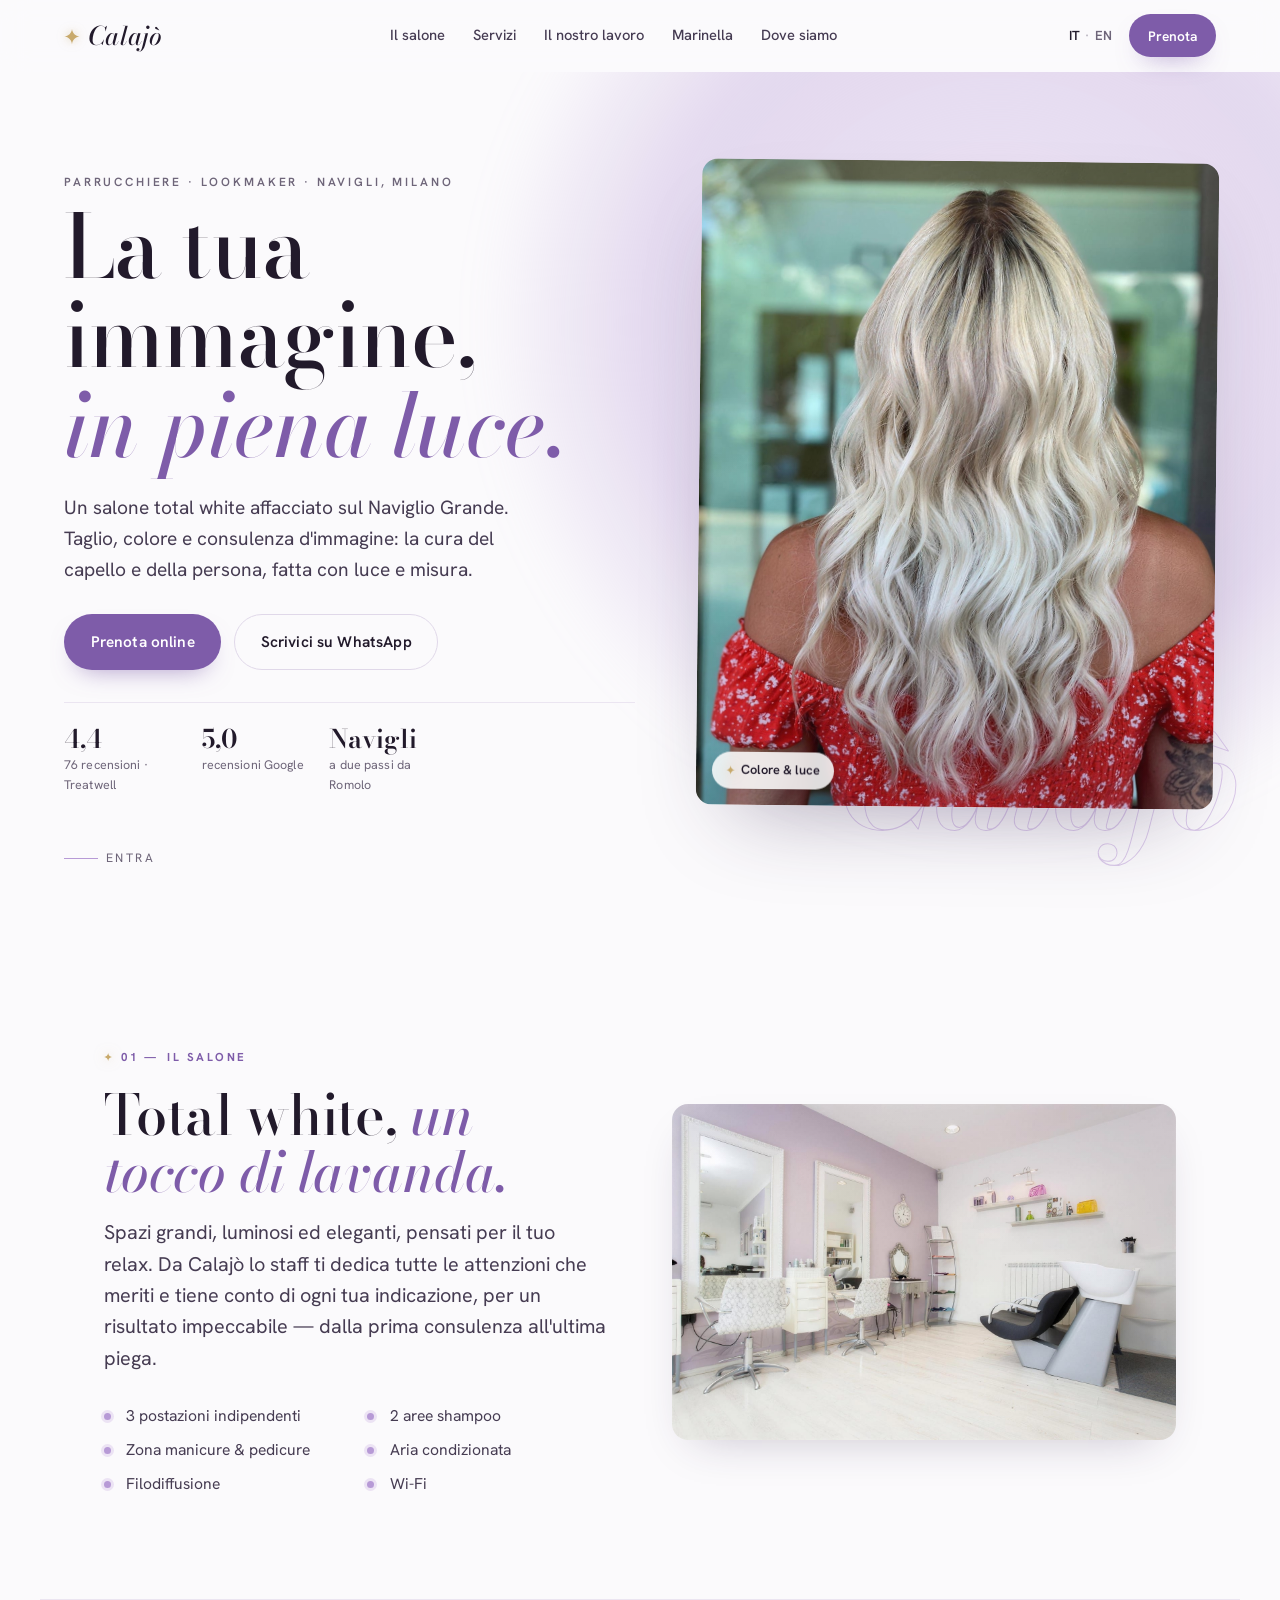
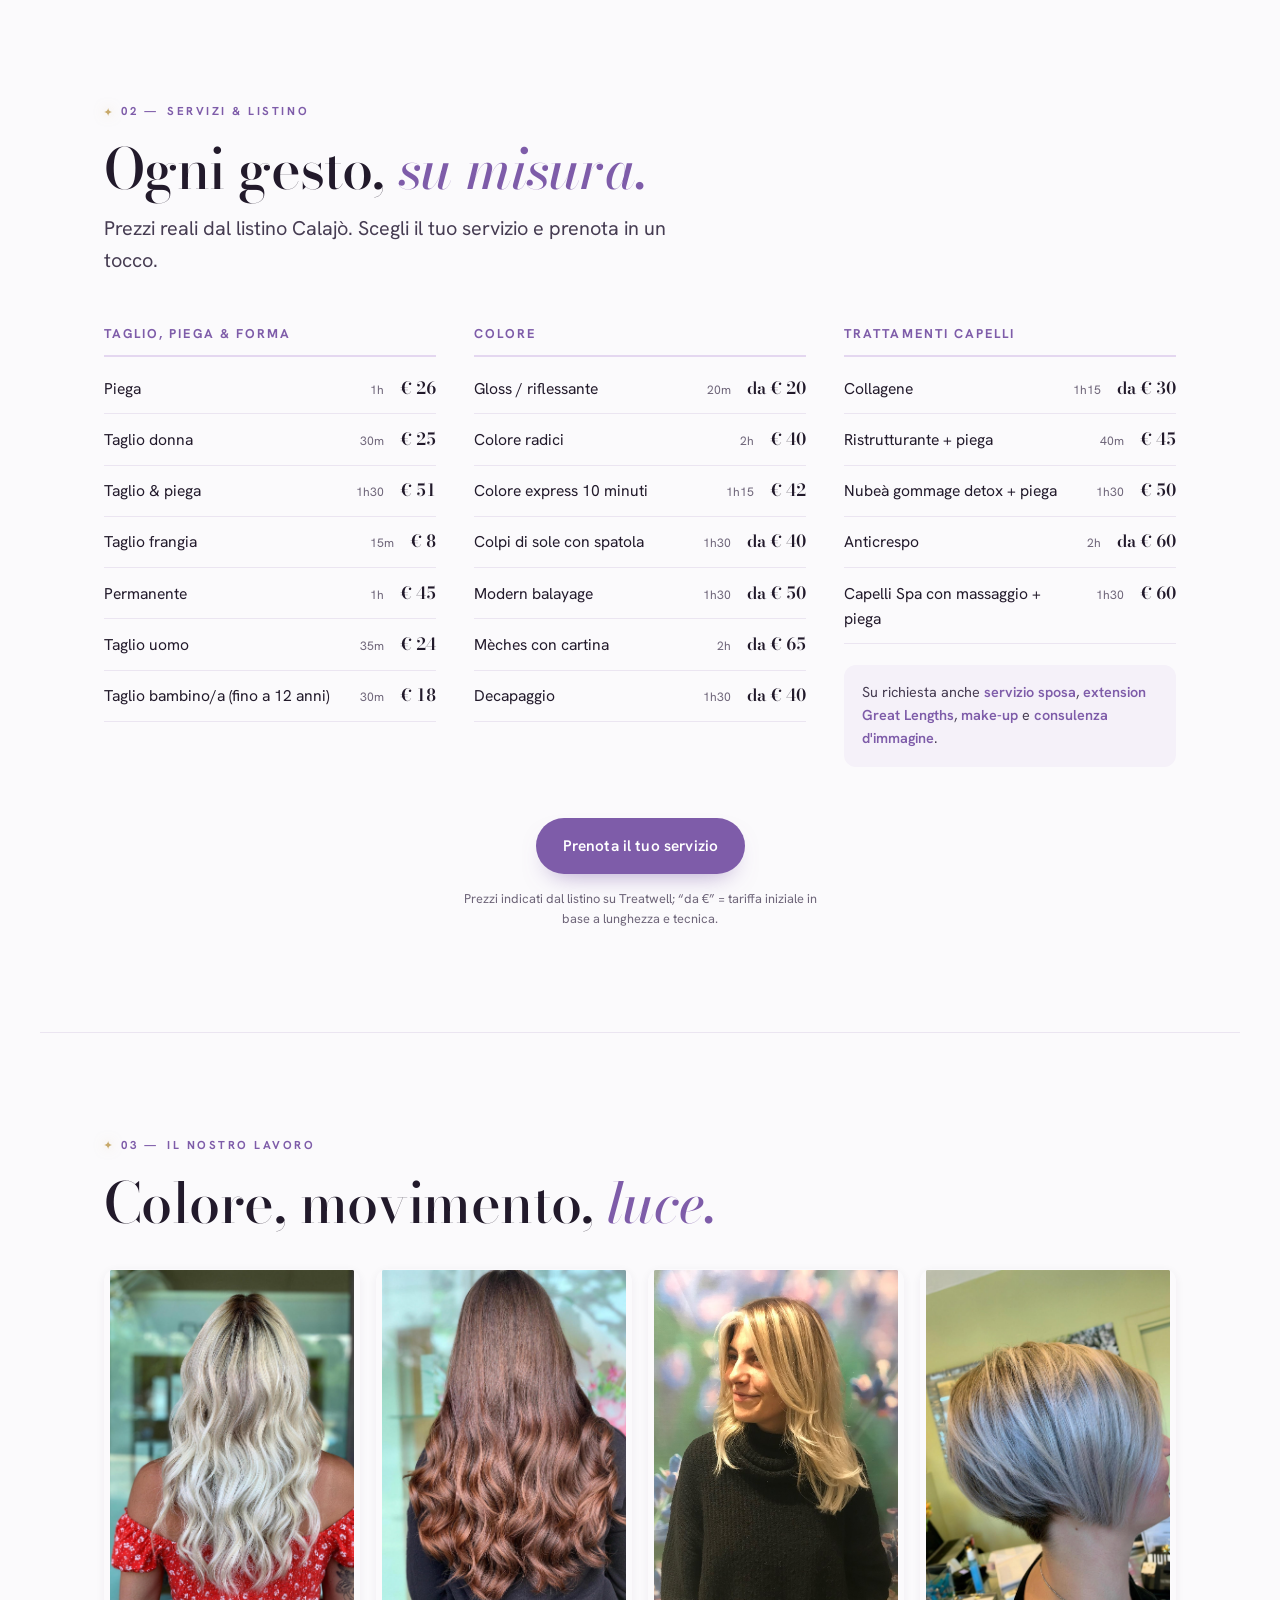
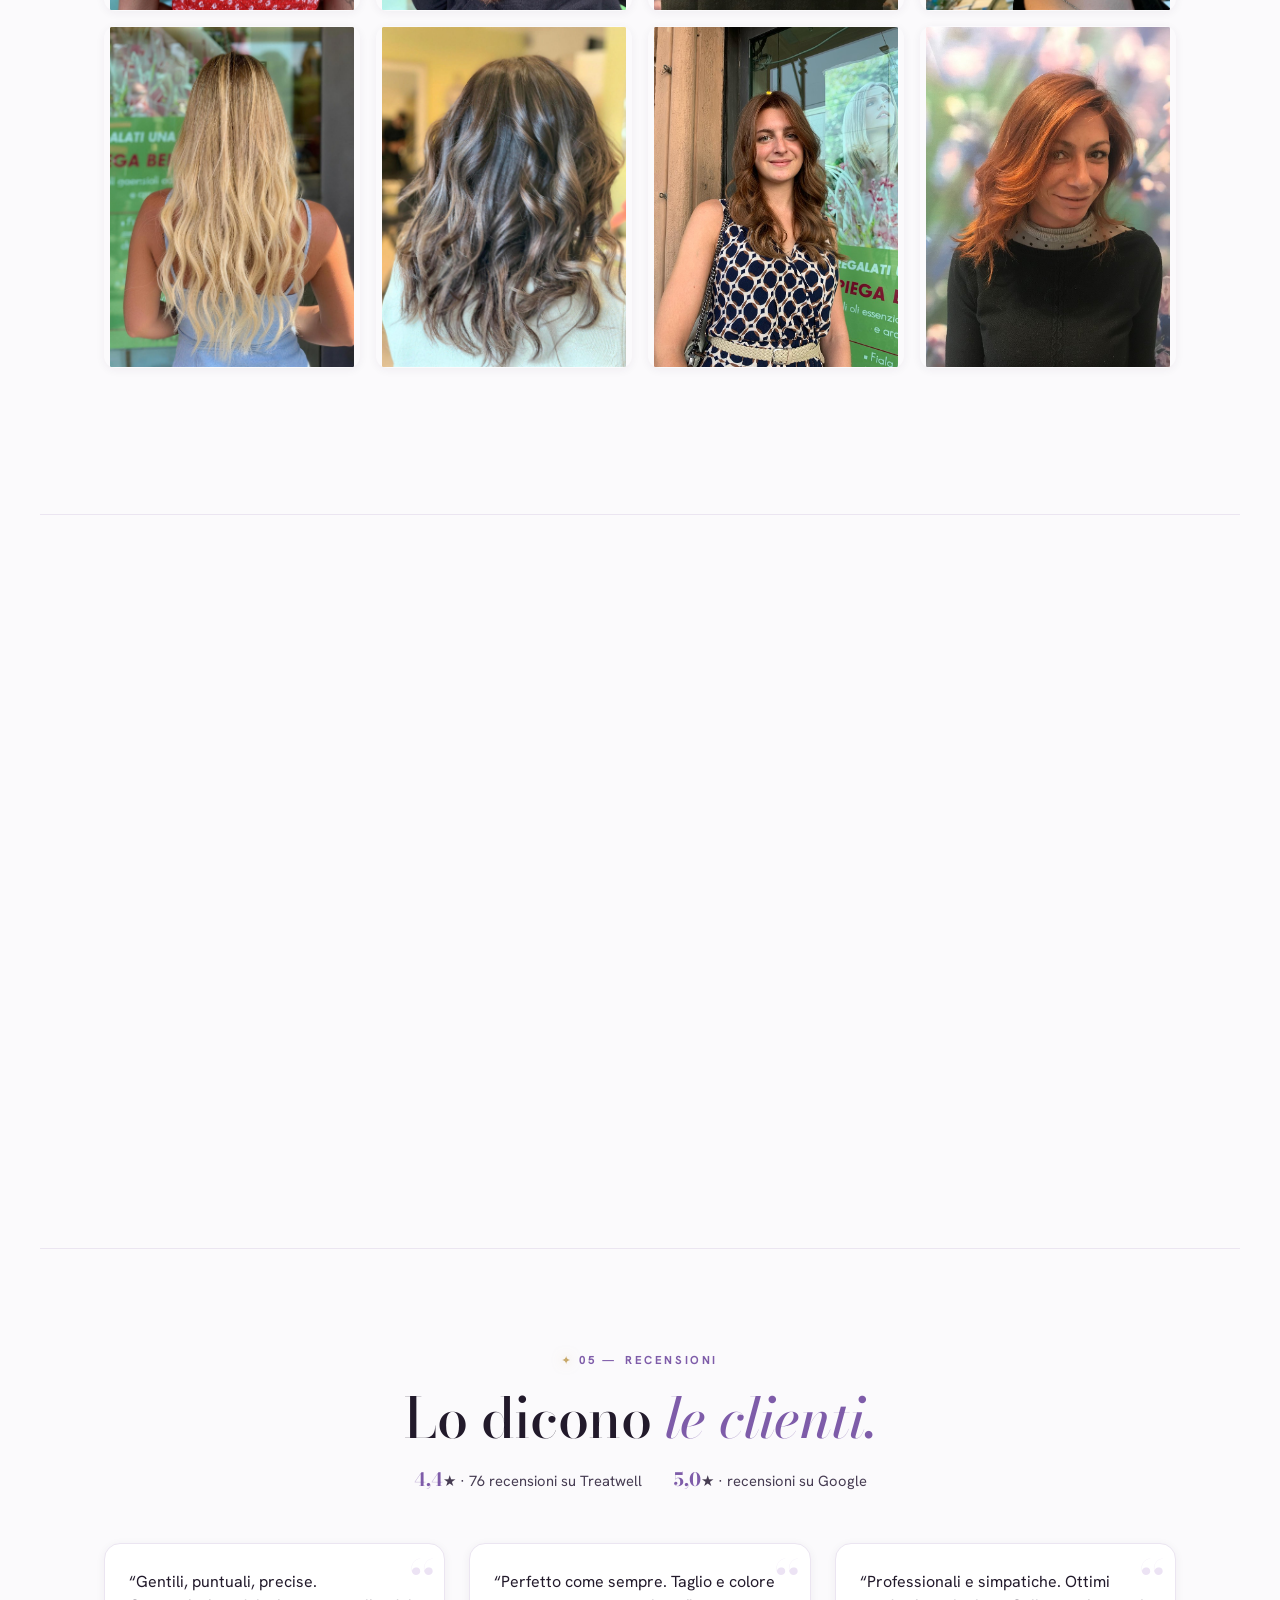
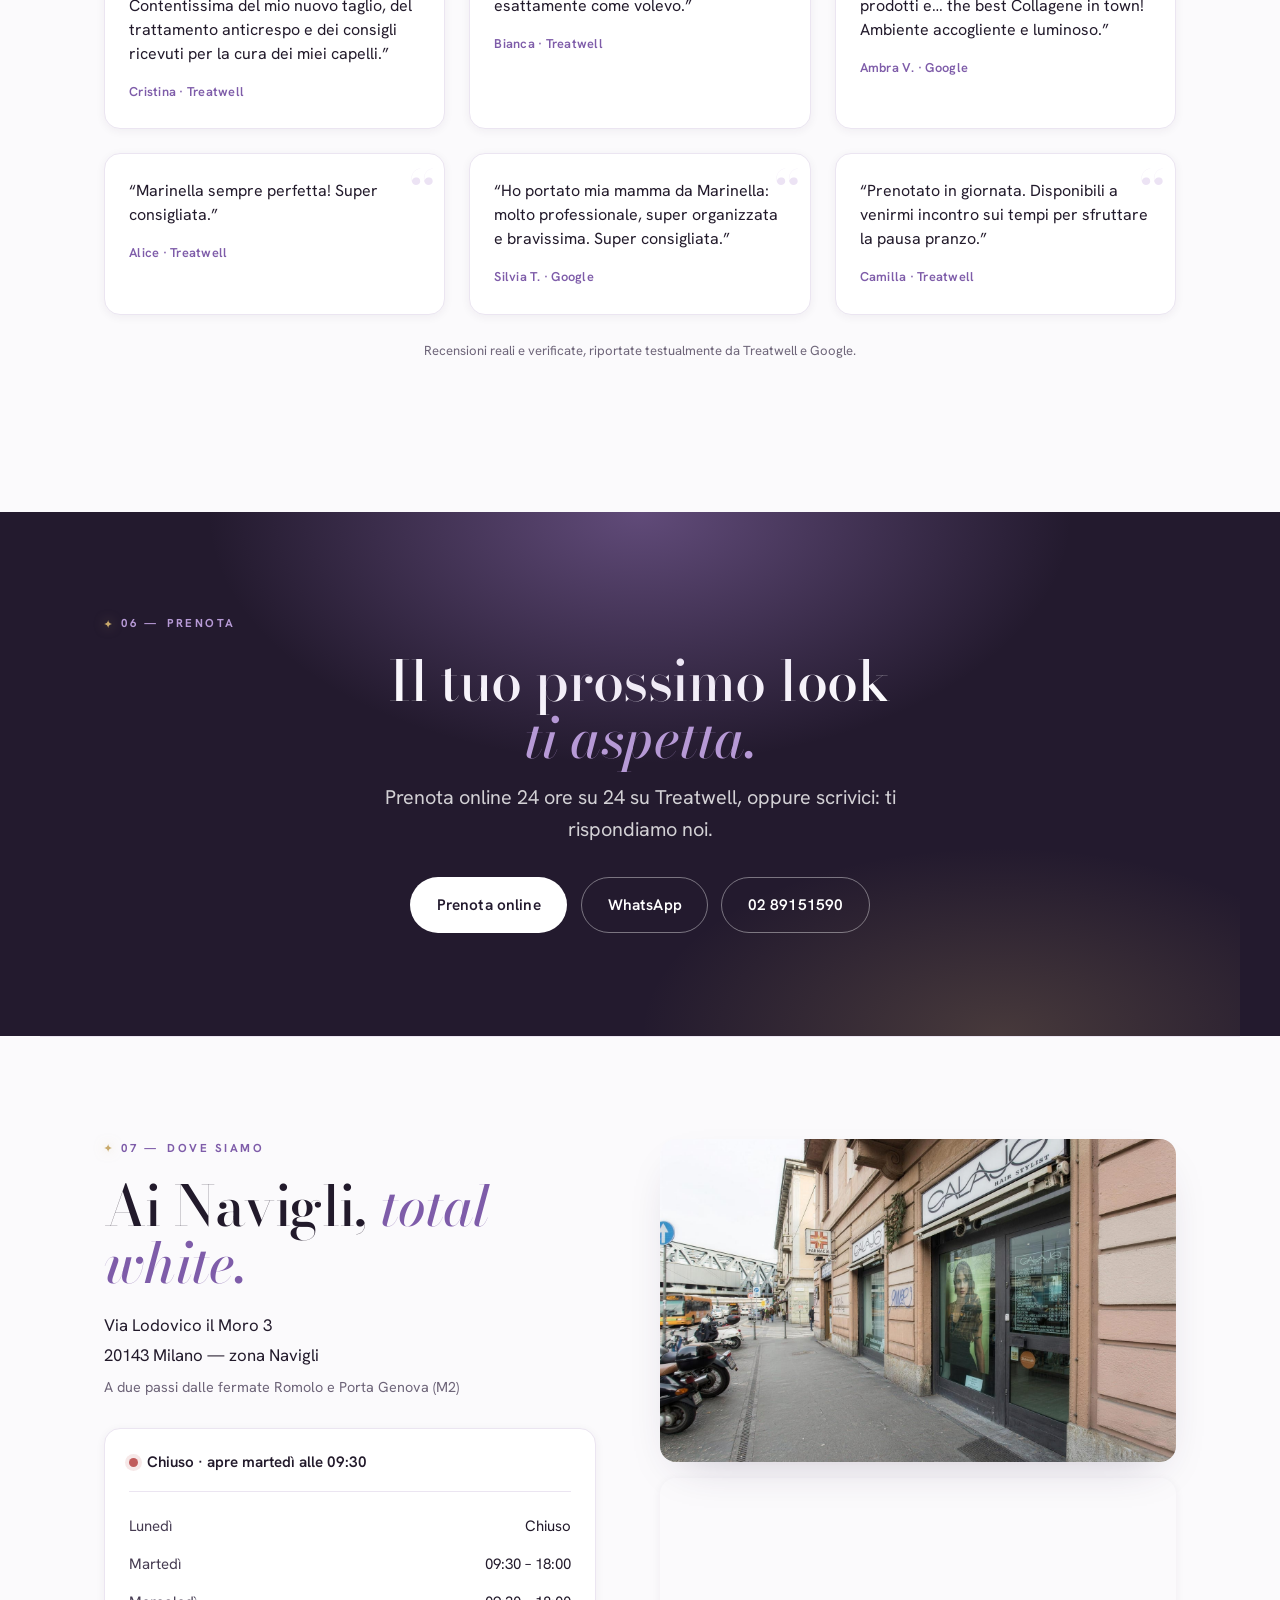
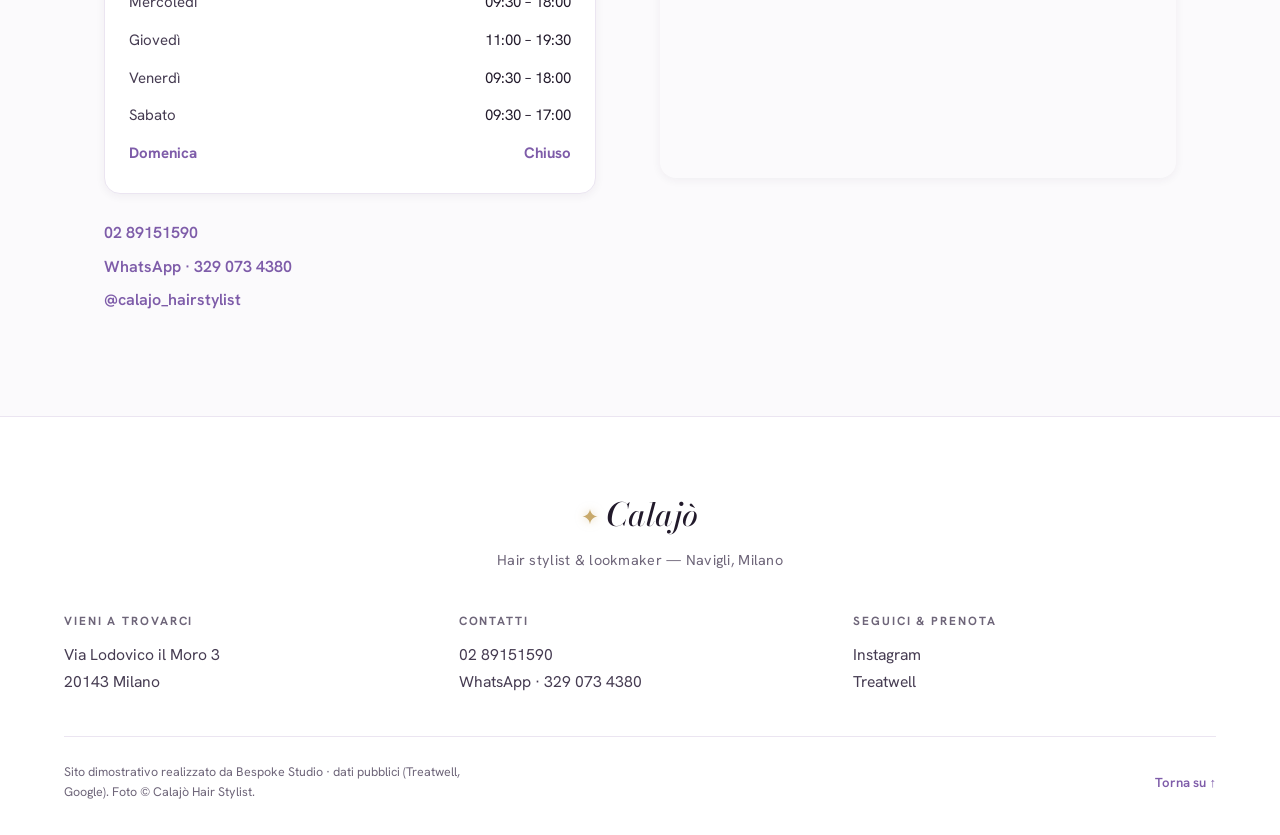
==== index.html @ ac128a33 "Calajò Hair Stylist — sito vetrina 'In piena luce' Salone total white ai Navigli (Via Lodovico il Mo" ====
<!DOCTYPE html>
<html lang="it" class="no-js">
<head>
<meta charset="utf-8">
<meta name="viewport" content="width=device-width, initial-scale=1">
<title>Calajò Hair Stylist — Parrucchiere & Lookmaker ai Navigli, Milano</title>
<meta name="description" content="Calajò Hair Stylist: il salone total white dei Navigli, in Via Lodovico il Moro 3 a Milano. Taglio, colore, trattamenti e consulenza d'immagine con Marinella. 4,4★ su 76 recensioni. Prenota online.">
<meta name="theme-color" content="#FBFAFC">
<link rel="canonical" href="https://rotenzark.github.io/calajo/">

<!-- Open Graph / Twitter -->
<meta property="og:type" content="business.business">
<meta property="og:site_name" content="Calajò Hair Stylist">
<meta property="og:title" content="Calajò Hair Stylist — In piena luce, ai Navigli">
<meta property="og:description" content="Salone total white ai Navigli di Milano. Taglio, colore, trattamenti e consulenza d'immagine con Marinella. Prenota online.">
<meta property="og:locale" content="it_IT">
<meta property="og:url" content="https://rotenzark.github.io/calajo/">
<meta property="og:image" content="https://rotenzark.github.io/calajo/img/og-image.jpg">
<meta property="og:image:width" content="1200">
<meta property="og:image:height" content="630">
<meta name="twitter:card" content="summary_large_image">
<meta name="twitter:title" content="Calajò Hair Stylist — In piena luce, ai Navigli">
<meta name="twitter:description" content="Salone total white ai Navigli di Milano. Taglio, colore e consulenza d'immagine con Marinella.">
<meta name="twitter:image" content="https://rotenzark.github.io/calajo/img/og-image.jpg">

<!-- Favicons -->
<link rel="icon" href="favicon.svg" type="image/svg+xml">
<link rel="icon" href="favicon-32.png" sizes="32x32" type="image/png">
<link rel="apple-touch-icon" href="apple-touch-icon.png">

<!-- Fonts -->
<link rel="preconnect" href="https://fonts.googleapis.com">
<link rel="preconnect" href="https://fonts.gstatic.com" crossorigin>
<link href="https://fonts.googleapis.com/css2?family=Bodoni+Moda:ital,opsz,wght@0,6..96,400..800;1,6..96,400..600&family=Hanken+Grotesk:wght@300;400;500;600;700&display=swap" rel="stylesheet">

<link rel="stylesheet" href="css/styles.css?v=1">

<!-- add .js flag as early as possible so no-JS content stays visible -->
<script>document.documentElement.className = document.documentElement.className.replace('no-js','js');</script>

<!-- Structured data -->
<script type="application/ld+json">
{
  "@context": "https://schema.org",
  "@type": "HairSalon",
  "name": "Calajò Hair Stylist",
  "image": "https://rotenzark.github.io/calajo/img/og-image.jpg",
  "url": "https://rotenzark.github.io/calajo/",
  "telephone": "+39 02 89151590",
  "priceRange": "€€",
  "address": {
    "@type": "PostalAddress",
    "streetAddress": "Via Lodovico il Moro 3",
    "addressLocality": "Milano",
    "postalCode": "20143",
    "addressCountry": "IT"
  },
  "geo": { "@type": "GeoCoordinates", "latitude": 45.4473842, "longitude": 9.1552869 },
  "areaServed": "Navigli, Milano",
  "sameAs": ["https://www.instagram.com/calajo_hairstylist/", "https://www.treatwell.it/salone/calajo-hair-stylist/"],
  "aggregateRating": { "@type": "AggregateRating", "ratingValue": "4.4", "reviewCount": "76", "bestRating": "5" },
  "openingHoursSpecification": [
    { "@type": "OpeningHoursSpecification", "dayOfWeek": "Tuesday", "opens": "09:30", "closes": "18:00" },
    { "@type": "OpeningHoursSpecification", "dayOfWeek": "Wednesday", "opens": "09:30", "closes": "18:00" },
    { "@type": "OpeningHoursSpecification", "dayOfWeek": "Thursday", "opens": "11:00", "closes": "19:30" },
    { "@type": "OpeningHoursSpecification", "dayOfWeek": "Friday", "opens": "09:30", "closes": "18:00" },
    { "@type": "OpeningHoursSpecification", "dayOfWeek": "Saturday", "opens": "09:30", "closes": "17:00" }
  ]
}
</script>
</head>
<body>

<!-- ░░ INTRO ░░ -->
<div id="intro" aria-hidden="true">
  <div class="intro__bloom"></div>
  <div class="intro__mark">
    <span class="spark" aria-hidden="true">
      <svg viewBox="0 0 24 24" fill="none"><path d="M12 0c.6 6.2 5.2 10.8 11.4 11.4C17.2 12 12.6 16.6 12 23c-.6-6.4-5.2-11-11.4-11.6C6.8 10.8 11.4 6.2 12 0Z" fill="currentColor"/></svg>
    </span>
    <span class="intro__word">Calajò</span>
    <span class="intro__tag">in piena luce</span>
  </div>
</div>

<!-- ░░ HEADER ░░ -->
<header class="site-head" id="top">
  <a class="brand" href="#top" aria-label="Calajò Hair Stylist — home">
    <span class="brand__spark" aria-hidden="true">
      <svg viewBox="0 0 24 24" fill="none"><path d="M12 0c.6 6.2 5.2 10.8 11.4 11.4C17.2 12 12.6 16.6 12 23c-.6-6.4-5.2-11-11.4-11.6C6.8 10.8 11.4 6.2 12 0Z" fill="currentColor"/></svg>
    </span>
    <span class="brand__word">Calajò</span>
  </a>

  <nav class="nav" aria-label="Navigazione principale">
    <a href="#salone" data-i18n="nav.salon">Il salone</a>
    <a href="#servizi" data-i18n="nav.services">Servizi</a>
    <a href="#lavoro" data-i18n="nav.work">Il nostro lavoro</a>
    <a href="#marinella" data-i18n="nav.about">Marinella</a>
    <a href="#dove" data-i18n="nav.where">Dove siamo</a>
  </nav>

  <div class="head-actions">
    <button class="lang" id="lang" type="button" aria-label="Cambia lingua / Switch language">
      <span class="lang__it is-on">IT</span><span class="lang__sep">·</span><span class="lang__en">EN</span>
    </button>
    <a class="btn btn--solid btn--sm" href="https://www.treatwell.it/salone/calajo-hair-stylist/" target="_blank" rel="noopener" data-i18n="cta.book">Prenota</a>
    <button class="burger" id="burger" type="button" aria-label="Apri menu" aria-expanded="false" aria-controls="mobile-nav">
      <span></span><span></span>
    </button>
  </div>
</header>

<!-- mobile nav -->
<div class="mobile-nav" id="mobile-nav" hidden>
  <a href="#salone" data-i18n="nav.salon">Il salone</a>
  <a href="#servizi" data-i18n="nav.services">Servizi</a>
  <a href="#lavoro" data-i18n="nav.work">Il nostro lavoro</a>
  <a href="#marinella" data-i18n="nav.about">Marinella</a>
  <a href="#recensioni" data-i18n="nav.reviews">Recensioni</a>
  <a href="#dove" data-i18n="nav.where">Dove siamo</a>
  <a class="btn btn--solid" href="https://www.treatwell.it/salone/calajo-hair-stylist/" target="_blank" rel="noopener" data-i18n="cta.book">Prenota online</a>
</div>

<main>

  <!-- ░░ HERO ░░ -->
  <section class="hero" id="hero">
    <div class="hero__glow" aria-hidden="true"></div>
    <div class="hero__inner">
      <div class="hero__copy">
        <p class="eyebrow reveal"><span data-i18n="hero.eyebrow">Parrucchiere · Lookmaker · Navigli, Milano</span></p>
        <h1 class="hero__title reveal">
          <span data-i18n="hero.t1">La tua immagine,</span><br>
          <em data-i18n="hero.t2">in piena luce.</em>
        </h1>
        <p class="hero__lead reveal" data-i18n="hero.lead">Un salone total white affacciato sul Naviglio Grande. Taglio, colore e consulenza d'immagine: la cura del capello e della persona, fatta con luce e misura.</p>
        <div class="hero__cta reveal">
          <a class="btn btn--solid" href="https://www.treatwell.it/salone/calajo-hair-stylist/" target="_blank" rel="noopener" data-i18n="cta.bookOnline">Prenota online</a>
          <a class="btn btn--ghost" href="https://wa.me/393290734380?text=Ciao%20Calaj%C3%B2%2C%20vorrei%20un%20appuntamento" target="_blank" rel="noopener" data-i18n="cta.whatsapp">Scrivici su WhatsApp</a>
        </div>
        <ul class="hero__meta reveal" aria-label="Riconoscimenti">
          <li><strong>4,4</strong><span data-i18n="hero.m1">76 recensioni · Treatwell</span></li>
          <li><strong>5,0</strong><span data-i18n="hero.m2">recensioni Google</span></li>
          <li><strong>Navigli</strong><span data-i18n="hero.m3">a due passi da Romolo</span></li>
        </ul>
      </div>

      <figure class="hero__figure reveal">
        <div class="hero__frame">
          <img src="img/gallery/lavoro-08.jpg" width="800" height="1066" alt="Chioma bionda platino con onde morbide, un lavoro di colore firmato Calajò" fetchpriority="high">
          <span class="hero__chip" aria-hidden="true">
            <span class="spark spark--sm"><svg viewBox="0 0 24 24" fill="none"><path d="M12 0c.6 6.2 5.2 10.8 11.4 11.4C17.2 12 12.6 16.6 12 23c-.6-6.4-5.2-11-11.4-11.6C6.8 10.8 11.4 6.2 12 0Z" fill="currentColor"/></svg></span>
            <span data-i18n="hero.chip">Colore &amp; luce</span>
          </span>
        </div>
        <figcaption class="hero__word" aria-hidden="true">Calajò</figcaption>
      </figure>
    </div>
    <a class="hero__scroll" href="#salone" aria-hidden="true"><span data-i18n="hero.scroll">Entra</span></a>
  </section>

  <!-- ░░ SALONE / MANIFESTO ░░ -->
  <section class="salon" id="salone">
    <div class="salon__grid">
      <div class="salon__text">
        <p class="section-index reveal"><span class="spark spark--sm"><svg viewBox="0 0 24 24" fill="none"><path d="M12 0c.6 6.2 5.2 10.8 11.4 11.4C17.2 12 12.6 16.6 12 23c-.6-6.4-5.2-11-11.4-11.6C6.8 10.8 11.4 6.2 12 0Z" fill="currentColor"/></svg></span> 01 — <span data-i18n="salon.kicker">Il salone</span></p>
        <h2 class="reveal"><span data-i18n="salon.t1">Total white,</span> <em data-i18n="salon.t2">un tocco di lavanda.</em></h2>
        <p class="reveal lead" data-i18n="salon.p1">Spazi grandi, luminosi ed eleganti, pensati per il tuo relax. Da Calajò lo staff ti dedica tutte le attenzioni che meriti e tiene conto di ogni tua indicazione, per un risultato impeccabile — dalla prima consulenza all'ultima piega.</p>
        <ul class="amenities reveal">
          <li data-i18n="salon.a1">3 postazioni indipendenti</li>
          <li data-i18n="salon.a2">2 aree shampoo</li>
          <li data-i18n="salon.a3">Zona manicure &amp; pedicure</li>
          <li data-i18n="salon.a4">Aria condizionata</li>
          <li data-i18n="salon.a5">Filodiffusione</li>
          <li data-i18n="salon.a6">Wi-Fi</li>
        </ul>
      </div>
      <figure class="salon__figure reveal">
        <img src="img/salon/interno-2.jpg" width="1080" height="720" alt="Interno del salone Calajò: pavimento bianco, parete lavanda, specchi con cornici e postazioni indipendenti" loading="lazy">
      </figure>
    </div>
  </section>

  <!-- ░░ SERVIZI / LISTINO ░░ -->
  <section class="services" id="servizi">
    <div class="services__head">
      <p class="section-index reveal"><span class="spark spark--sm"><svg viewBox="0 0 24 24" fill="none"><path d="M12 0c.6 6.2 5.2 10.8 11.4 11.4C17.2 12 12.6 16.6 12 23c-.6-6.4-5.2-11-11.4-11.6C6.8 10.8 11.4 6.2 12 0Z" fill="currentColor"/></svg></span> 02 — <span data-i18n="svc.kicker">Servizi &amp; listino</span></p>
      <h2 class="reveal"><span data-i18n="svc.t1">Ogni gesto,</span> <em data-i18n="svc.t2">su misura.</em></h2>
      <p class="reveal lead" data-i18n="svc.lead">Prezzi reali dal listino Calajò. Scegli il tuo servizio e prenota in un tocco.</p>
    </div>

    <div class="menu">
      <div class="menu__col reveal">
        <h3 class="menu__cat"><span data-i18n="svc.cat1">Taglio, piega &amp; forma</span></h3>
        <ul class="price-list">
          <li><span class="pl__name" data-i18n="svc.i1">Piega</span><span class="pl__dur">1h</span><span class="pl__price">€ 26</span></li>
          <li><span class="pl__name" data-i18n="svc.i2">Taglio donna</span><span class="pl__dur">30m</span><span class="pl__price">€ 25</span></li>
          <li><span class="pl__name" data-i18n="svc.i3">Taglio &amp; piega</span><span class="pl__dur">1h30</span><span class="pl__price">€ 51</span></li>
          <li><span class="pl__name" data-i18n="svc.i4">Taglio frangia</span><span class="pl__dur">15m</span><span class="pl__price">€ 8</span></li>
          <li><span class="pl__name" data-i18n="svc.i5">Permanente</span><span class="pl__dur">1h</span><span class="pl__price">€ 45</span></li>
          <li><span class="pl__name" data-i18n="svc.i6">Taglio uomo</span><span class="pl__dur">35m</span><span class="pl__price">€ 24</span></li>
          <li><span class="pl__name" data-i18n="svc.i7">Taglio bambino/a (fino a 12 anni)</span><span class="pl__dur">30m</span><span class="pl__price">€ 18</span></li>
        </ul>
      </div>

      <div class="menu__col reveal">
        <h3 class="menu__cat"><span data-i18n="svc.cat2">Colore</span></h3>
        <ul class="price-list">
          <li><span class="pl__name" data-i18n="svc.c1">Gloss / riflessante</span><span class="pl__dur">20m</span><span class="pl__price" data-i18n="svc.from">da € 20</span></li>
          <li><span class="pl__name" data-i18n="svc.c2">Colore radici</span><span class="pl__dur">2h</span><span class="pl__price">€ 40</span></li>
          <li><span class="pl__name" data-i18n="svc.c3">Colore express 10 minuti</span><span class="pl__dur">1h15</span><span class="pl__price">€ 42</span></li>
          <li><span class="pl__name" data-i18n="svc.c4">Colpi di sole con spatola</span><span class="pl__dur">1h30</span><span class="pl__price" data-i18n="svc.from2">da € 40</span></li>
          <li><span class="pl__name" data-i18n="svc.c5">Modern balayage</span><span class="pl__dur">1h30</span><span class="pl__price" data-i18n="svc.from3">da € 50</span></li>
          <li><span class="pl__name" data-i18n="svc.c6">Mèches con cartina</span><span class="pl__dur">2h</span><span class="pl__price" data-i18n="svc.from4">da € 65</span></li>
          <li><span class="pl__name" data-i18n="svc.c7">Decapaggio</span><span class="pl__dur">1h30</span><span class="pl__price" data-i18n="svc.from5">da € 40</span></li>
        </ul>
      </div>

      <div class="menu__col reveal">
        <h3 class="menu__cat"><span data-i18n="svc.cat3">Trattamenti capelli</span></h3>
        <ul class="price-list">
          <li><span class="pl__name" data-i18n="svc.t3a">Collagene</span><span class="pl__dur">1h15</span><span class="pl__price" data-i18n="svc.from6">da € 30</span></li>
          <li><span class="pl__name" data-i18n="svc.t3b">Ristrutturante + piega</span><span class="pl__dur">40m</span><span class="pl__price">€ 45</span></li>
          <li><span class="pl__name" data-i18n="svc.t3c">Nubeà gommage detox + piega</span><span class="pl__dur">1h30</span><span class="pl__price">€ 50</span></li>
          <li><span class="pl__name" data-i18n="svc.t3d">Anticrespo</span><span class="pl__dur">2h</span><span class="pl__price" data-i18n="svc.from7">da € 60</span></li>
          <li><span class="pl__name" data-i18n="svc.t3e">Capelli Spa con massaggio + piega</span><span class="pl__dur">1h30</span><span class="pl__price">€ 60</span></li>
        </ul>
        <div class="menu__note reveal">
          <p data-i18n="svc.extra">Su richiesta anche <strong>servizio sposa</strong>, <strong>extension Great Lengths</strong>, <strong>make-up</strong> e <strong>consulenza d'immagine</strong>.</p>
        </div>
      </div>
    </div>

    <div class="services__cta reveal">
      <a class="btn btn--solid" href="https://www.treatwell.it/salone/calajo-hair-stylist/" target="_blank" rel="noopener" data-i18n="svc.book">Prenota il tuo servizio</a>
      <p class="fine" data-i18n="svc.fine">Prezzi indicati dal listino su Treatwell; “da €” = tariffa iniziale in base a lunghezza e tecnica.</p>
    </div>
  </section>

  <!-- ░░ IL NOSTRO LAVORO / GALLERY ░░ -->
  <section class="work" id="lavoro">
    <div class="work__head">
      <p class="section-index reveal"><span class="spark spark--sm"><svg viewBox="0 0 24 24" fill="none"><path d="M12 0c.6 6.2 5.2 10.8 11.4 11.4C17.2 12 12.6 16.6 12 23c-.6-6.4-5.2-11-11.4-11.6C6.8 10.8 11.4 6.2 12 0Z" fill="currentColor"/></svg></span> 03 — <span data-i18n="work.kicker">Il nostro lavoro</span></p>
      <h2 class="reveal"><span data-i18n="work.t1">Colore, movimento,</span> <em data-i18n="work.t2">luce.</em></h2>
    </div>
    <div class="gallery" id="gallery">
      <button class="ph reveal" type="button" data-full="img/gallery/lavoro-08.jpg" aria-label="Ingrandisci foto"><img src="img/gallery/lavoro-08.jpg" width="800" height="1066" alt="Biondo platino con onde lunghe" loading="lazy"></button>
      <button class="ph reveal" type="button" data-full="img/gallery/lavoro-06.jpg" aria-label="Ingrandisci foto"><img src="img/gallery/lavoro-06.jpg" width="800" height="1066" alt="Balayage caramello su chioma castana" loading="lazy"></button>
      <button class="ph reveal" type="button" data-full="img/gallery/lavoro-02.jpg" aria-label="Ingrandisci foto"><img src="img/gallery/lavoro-02.jpg" width="800" height="1066" alt="Taglio medio biondo con schiariture" loading="lazy"></button>
      <button class="ph reveal" type="button" data-full="img/gallery/lavoro-11.jpg" aria-label="Ingrandisci foto"><img src="img/gallery/lavoro-11.jpg" width="800" height="1066" alt="Caschetto argento sfumato" loading="lazy"></button>
      <button class="ph reveal" type="button" data-full="img/gallery/lavoro-12.jpg" aria-label="Ingrandisci foto"><img src="img/gallery/lavoro-12.jpg" width="800" height="1066" alt="Balayage biondo dorato con onde" loading="lazy"></button>
      <button class="ph reveal" type="button" data-full="img/gallery/lavoro-05.jpg" aria-label="Ingrandisci foto"><img src="img/gallery/lavoro-05.jpg" width="800" height="1066" alt="Castano con riflessi cenere e onde" loading="lazy"></button>
      <button class="ph reveal" type="button" data-full="img/gallery/lavoro-09.jpg" aria-label="Ingrandisci foto"><img src="img/gallery/lavoro-09.jpg" width="800" height="1066" alt="Piega morbida su capelli castani" loading="lazy"></button>
      <button class="ph reveal" type="button" data-full="img/gallery/lavoro-04.jpg" aria-label="Ingrandisci foto"><img src="img/gallery/lavoro-04.jpg" width="800" height="1066" alt="Lavoro di colore e styling firmato Calajò" loading="lazy"></button>
    </div>
    <p class="work__note reveal" data-i18n="work.note">Foto reali dei lavori del salone (fonte: profilo Treatwell di Calajò).</p>
  </section>

  <!-- ░░ MARINELLA / LOOKMAKER ░░ -->
  <section class="about" id="marinella">
    <div class="about__grid">
      <figure class="about__figure reveal">
        <img src="img/salon/interno-3.jpg" width="1080" height="720" alt="Marinella, titolare di Calajò Hair Stylist, nel salone" loading="lazy">
      </figure>
      <div class="about__text">
        <p class="section-index reveal"><span class="spark spark--sm"><svg viewBox="0 0 24 24" fill="none"><path d="M12 0c.6 6.2 5.2 10.8 11.4 11.4C17.2 12 12.6 16.6 12 23c-.6-6.4-5.2-11-11.4-11.6C6.8 10.8 11.4 6.2 12 0Z" fill="currentColor"/></svg></span> 04 — <span data-i18n="about.kicker">La lookmaker</span></p>
        <h2 class="reveal"><span data-i18n="about.t1">Marinella,</span> <em data-i18n="about.t2">non solo capelli.</em></h2>
        <p class="reveal lead" data-i18n="about.p1">Hair stylist, consulente d'immagine e truccatrice: Marinella lavora sulla persona intera, non solo sul taglio. Legge il viso, il colore, lo stile — e costruisce un look che ti somiglia e ti sta bene ogni giorno, non solo il giorno della piega.</p>
        <p class="reveal" data-i18n="about.p2">Una cura sartoriale che l'ha portata anche dietro le quinte di eventi e red carpet, e che in salone diventa consiglio concreto: prodotti giusti, gesti ripetibili a casa, risultati che durano.</p>
        <blockquote class="about__quote reveal">
          <p data-i18n="about.q">“Personale gentilissimo, acconciature stupende… la proprietaria bravissima a tagliare e carinissima. Straconsiglio.”</p>
          <cite>— Alessandra G., <span data-i18n="src.google">Google</span></cite>
        </blockquote>
      </div>
    </div>
  </section>

  <!-- ░░ RECENSIONI ░░ -->
  <section class="reviews" id="recensioni">
    <div class="reviews__head">
      <p class="section-index reveal"><span class="spark spark--sm"><svg viewBox="0 0 24 24" fill="none"><path d="M12 0c.6 6.2 5.2 10.8 11.4 11.4C17.2 12 12.6 16.6 12 23c-.6-6.4-5.2-11-11.4-11.6C6.8 10.8 11.4 6.2 12 0Z" fill="currentColor"/></svg></span> 05 — <span data-i18n="rev.kicker">Recensioni</span></p>
      <h2 class="reveal"><span data-i18n="rev.t1">Lo dicono</span> <em data-i18n="rev.t2">le clienti.</em></h2>
      <div class="reviews__score reveal">
        <span class="score"><strong>4,4</strong>★ · <span data-i18n="rev.tw">76 recensioni su Treatwell</span></span>
        <span class="score"><strong>5,0</strong>★ · <span data-i18n="rev.gg">recensioni su Google</span></span>
      </div>
    </div>
    <div class="reviews__grid">
      <blockquote class="rev reveal">
        <p data-i18n="rev.1">“Gentili, puntuali, precise. Contentissima del mio nuovo taglio, del trattamento anticrespo e dei consigli ricevuti per la cura dei miei capelli.”</p>
        <cite>Cristina · <span data-i18n="src.tw">Treatwell</span></cite>
      </blockquote>
      <blockquote class="rev reveal">
        <p data-i18n="rev.2">“Perfetto come sempre. Taglio e colore esattamente come volevo.”</p>
        <cite>Bianca · <span data-i18n="src.tw">Treatwell</span></cite>
      </blockquote>
      <blockquote class="rev reveal">
        <p data-i18n="rev.3">“Professionali e simpatiche. Ottimi prodotti e… the best Collagene in town! Ambiente accogliente e luminoso.”</p>
        <cite>Ambra V. · <span data-i18n="src.google">Google</span></cite>
      </blockquote>
      <blockquote class="rev reveal">
        <p data-i18n="rev.4">“Marinella sempre perfetta! Super consigliata.”</p>
        <cite>Alice · <span data-i18n="src.tw">Treatwell</span></cite>
      </blockquote>
      <blockquote class="rev reveal">
        <p data-i18n="rev.5">“Ho portato mia mamma da Marinella: molto professionale, super organizzata e bravissima. Super consigliata.”</p>
        <cite>Silvia T. · <span data-i18n="src.google">Google</span></cite>
      </blockquote>
      <blockquote class="rev reveal">
        <p data-i18n="rev.6">“Prenotato in giornata. Disponibili a venirmi incontro sui tempi per sfruttare la pausa pranzo.”</p>
        <cite>Camilla · <span data-i18n="src.tw">Treatwell</span></cite>
      </blockquote>
    </div>
    <p class="reviews__note reveal" data-i18n="rev.note">Recensioni reali e verificate, riportate testualmente da Treatwell e Google.</p>
  </section>

  <!-- ░░ PRENOTA ░░ -->
  <section class="book" id="prenota">
    <div class="book__inner">
      <div class="book__glow" aria-hidden="true"></div>
      <p class="section-index reveal on-dark"><span class="spark spark--sm"><svg viewBox="0 0 24 24" fill="none"><path d="M12 0c.6 6.2 5.2 10.8 11.4 11.4C17.2 12 12.6 16.6 12 23c-.6-6.4-5.2-11-11.4-11.6C6.8 10.8 11.4 6.2 12 0Z" fill="currentColor"/></svg></span> 06 — <span data-i18n="book.kicker">Prenota</span></p>
      <h2 class="reveal"><span data-i18n="book.t1">Il tuo prossimo look</span><br><em data-i18n="book.t2">ti aspetta.</em></h2>
      <p class="reveal lead" data-i18n="book.lead">Prenota online 24 ore su 24 su Treatwell, oppure scrivici: ti rispondiamo noi.</p>
      <div class="book__cta reveal">
        <a class="btn btn--light" href="https://www.treatwell.it/salone/calajo-hair-stylist/" target="_blank" rel="noopener" data-i18n="cta.bookOnline">Prenota online</a>
        <a class="btn btn--outline-light" href="https://wa.me/393290734380?text=Ciao%20Calaj%C3%B2%2C%20vorrei%20un%20appuntamento" target="_blank" rel="noopener" data-i18n="cta.whatsapp">WhatsApp</a>
        <a class="btn btn--outline-light" href="tel:+390289151590" data-i18n="cta.call">02 89151590</a>
      </div>
    </div>
  </section>

  <!-- ░░ DOVE / ORARI ░░ -->
  <section class="where" id="dove">
    <div class="where__grid">
      <div class="where__info">
        <p class="section-index reveal"><span class="spark spark--sm"><svg viewBox="0 0 24 24" fill="none"><path d="M12 0c.6 6.2 5.2 10.8 11.4 11.4C17.2 12 12.6 16.6 12 23c-.6-6.4-5.2-11-11.4-11.6C6.8 10.8 11.4 6.2 12 0Z" fill="currentColor"/></svg></span> 07 — <span data-i18n="where.kicker">Dove siamo</span></p>
        <h2 class="reveal"><span data-i18n="where.t1">Ai Navigli,</span> <em data-i18n="where.t2">total white.</em></h2>
        <address class="where__addr reveal">
          <span class="addr__line">Via Lodovico il Moro 3</span>
          <span class="addr__line">20143 Milano — <span data-i18n="where.zone">zona Navigli</span></span>
          <span class="addr__line addr__hint" data-i18n="where.metro">A due passi dalle fermate Romolo e Porta Genova (M2)</span>
        </address>

        <div class="hours reveal" id="hours">
          <div class="hours__now" id="hours-now" aria-live="polite">
            <span class="dot"></span><span id="hours-status" data-i18n="where.checking">Controllo orari…</span>
          </div>
          <table class="hours__table">
            <tbody>
              <tr data-day="1"><th data-i18n="day.mon">Lunedì</th><td data-i18n="where.closed">Chiuso</td></tr>
              <tr data-day="2"><th data-i18n="day.tue">Martedì</th><td>09:30 – 18:00</td></tr>
              <tr data-day="3"><th data-i18n="day.wed">Mercoledì</th><td>09:30 – 18:00</td></tr>
              <tr data-day="4"><th data-i18n="day.thu">Giovedì</th><td>11:00 – 19:30</td></tr>
              <tr data-day="5"><th data-i18n="day.fri">Venerdì</th><td>09:30 – 18:00</td></tr>
              <tr data-day="6"><th data-i18n="day.sat">Sabato</th><td>09:30 – 17:00</td></tr>
              <tr data-day="0"><th data-i18n="day.sun">Domenica</th><td data-i18n="where.closed">Chiuso</td></tr>
            </tbody>
          </table>
        </div>

        <div class="where__contacts reveal">
          <a href="tel:+390289151590">02 89151590</a>
          <a href="https://wa.me/393290734380" target="_blank" rel="noopener">WhatsApp · 329 073 4380</a>
          <a href="https://www.instagram.com/calajo_hairstylist/" target="_blank" rel="noopener">@calajo_hairstylist</a>
        </div>
      </div>

      <div class="where__map reveal">
        <figure class="where__facade">
          <img src="img/salon/interno-1.jpg" width="1080" height="720" alt="La vetrina di Calajò Hair Stylist su Via Lodovico il Moro, ai Navigli" loading="lazy">
        </figure>
        <iframe
          title="Mappa — Calajò Hair Stylist, Via Lodovico il Moro 3, Milano"
          src="https://www.google.com/maps?q=Via%20Lodovico%20il%20Moro%203,%2020143%20Milano&output=embed"
          loading="lazy" referrerpolicy="no-referrer-when-downgrade"></iframe>
      </div>
    </div>
  </section>
</main>

<!-- ░░ FOOTER ░░ -->
<footer class="site-foot">
  <div class="foot__top">
    <a class="brand brand--foot" href="#top" aria-label="Calajò — torna su">
      <span class="brand__spark" aria-hidden="true"><svg viewBox="0 0 24 24" fill="none"><path d="M12 0c.6 6.2 5.2 10.8 11.4 11.4C17.2 12 12.6 16.6 12 23c-.6-6.4-5.2-11-11.4-11.6C6.8 10.8 11.4 6.2 12 0Z" fill="currentColor"/></svg></span>
      <span class="brand__word">Calajò</span>
    </a>
    <p class="foot__tag" data-i18n="foot.tag">Hair stylist &amp; lookmaker — Navigli, Milano</p>
  </div>
  <div class="foot__cols">
    <div class="foot__col">
      <h4 data-i18n="foot.visit">Vieni a trovarci</h4>
      <p>Via Lodovico il Moro 3<br>20143 Milano</p>
    </div>
    <div class="foot__col">
      <h4 data-i18n="foot.contact">Contatti</h4>
      <p>
        <a href="tel:+390289151590">02 89151590</a><br>
        <a href="https://wa.me/393290734380" target="_blank" rel="noopener">WhatsApp · 329 073 4380</a>
      </p>
    </div>
    <div class="foot__col">
      <h4 data-i18n="foot.follow">Seguici &amp; prenota</h4>
      <p>
        <a href="https://www.instagram.com/calajo_hairstylist/" target="_blank" rel="noopener">Instagram</a><br>
        <a href="https://www.treatwell.it/salone/calajo-hair-stylist/" target="_blank" rel="noopener">Treatwell</a>
      </p>
    </div>
  </div>
  <div class="foot__base">
    <p data-i18n="foot.demo">Sito dimostrativo realizzato da Bespoke Studio · dati pubblici (Treatwell, Google). Foto © Calajò Hair Stylist.</p>
    <a href="#top" class="foot__up" data-i18n="foot.up">Torna su ↑</a>
  </div>
</footer>

<!-- ░░ STICKY ACTION BAR (mobile) ░░ -->
<div class="action-bar" aria-label="Azioni rapide">
  <a href="tel:+390289151590" data-i18n="bar.call">Chiama</a>
  <a href="https://wa.me/393290734380?text=Ciao%20Calaj%C3%B2%2C%20vorrei%20un%20appuntamento" target="_blank" rel="noopener" data-i18n="bar.wa">WhatsApp</a>
  <a class="action-bar__book" href="https://www.treatwell.it/salone/calajo-hair-stylist/" target="_blank" rel="noopener" data-i18n="bar.book">Prenota</a>
</div>

<!-- ░░ LIGHTBOX ░░ -->
<div class="lightbox" id="lightbox" hidden>
  <button class="lightbox__close" id="lb-close" type="button" aria-label="Chiudi">✕</button>
  <button class="lightbox__nav lightbox__prev" id="lb-prev" type="button" aria-label="Precedente">‹</button>
  <img id="lb-img" src="" alt="">
  <button class="lightbox__nav lightbox__next" id="lb-next" type="button" aria-label="Successiva">›</button>
</div>

<script src="js/main.js?v=1"></script>
</body>
</html>
---- css/styles.css ----
/* ============================================================
   CALAJÒ HAIR STYLIST — "In piena luce"
   Total white + lavanda · Bodoni Moda / Hanken Grotesk
   ============================================================ */

/* ---------- Reset ---------- */
*,*::before,*::after{box-sizing:border-box}
html{-webkit-text-size-adjust:100%}
body,h1,h2,h3,h4,p,figure,blockquote,ul,address{margin:0}
ul{list-style:none;padding:0}
a{color:inherit;text-decoration:none}
img{max-width:100%;height:auto;display:block}
button{font:inherit;color:inherit;background:none;border:0;cursor:pointer}
address{font-style:normal}
table{border-collapse:collapse;width:100%}

/* ---------- Tokens ---------- */
:root{
  --porcelain:#FBFAFC;
  --white:#FFFFFF;
  --lilac-050:#F5F1F9;
  --lilac-100:#ECE3F4;
  --lilac-150:#E4D7F0;
  --lilac-200:#D8C6E9;
  --lilac-400:#B79AD6;
  --lilac-500:#9C7BC4;
  --lilac-600:#7E5CA9;
  --plum-900:#231A2E;
  --plum-800:#2E2340;
  --ink:#221A2B;
  --muted:#6E6579;
  --line:#EBE5F1;
  --line-2:#E0D8E9;
  --champagne:#C8A96B;
  --champagne-soft:#E4CE9F;

  --shadow-s:0 2px 10px rgba(52,34,74,.06);
  --shadow-m:0 18px 44px -22px rgba(52,34,74,.28);
  --shadow-l:0 40px 90px -40px rgba(52,34,74,.40);

  --f-display:"Bodoni Moda",Georgia,"Times New Roman",serif;
  --f-sans:"Hanken Grotesk",-apple-system,BlinkMacSystemFont,"Segoe UI",Roboto,sans-serif;

  --wrap:1200px;
  --gutter:clamp(1.15rem,5vw,4.5rem);
  --radius:16px;
}

/* ---------- Base ---------- */
html{scroll-behavior:smooth}
@media (prefers-reduced-motion:reduce){html{scroll-behavior:auto}}
body{
  font-family:var(--f-sans);
  color:var(--ink);
  background:var(--porcelain);
  line-height:1.62;
  -webkit-font-smoothing:antialiased;
  overflow-x:hidden;
}
body.lb-open,body.nav-open{overflow:hidden}

h1,h2,h3{font-family:var(--f-display);font-weight:500;line-height:1.02;letter-spacing:-.01em}
h2{font-size:clamp(2rem,4.6vw,3.5rem)}
h2 em{font-style:italic;color:var(--lilac-600)}
.lead{font-size:clamp(1.05rem,1.6vw,1.24rem);color:#463C52;line-height:1.58;max-width:56ch}

.eyebrow{font-size:.74rem;letter-spacing:.24em;text-transform:uppercase;color:var(--muted);font-weight:600}

.section-index{
  display:flex;align-items:center;gap:.55rem;
  font-size:.72rem;letter-spacing:.22em;text-transform:uppercase;
  color:var(--lilac-600);font-weight:700;margin-bottom:1.2rem;
}
.section-index.on-dark{color:var(--lilac-400)}

/* ---------- Spark glyph ---------- */
.spark{display:inline-flex;width:1em;height:1em;color:var(--champagne)}
.spark svg{width:100%;height:100%;filter:drop-shadow(0 0 6px rgba(200,169,107,.55))}
.spark--sm{width:.72em;height:.72em}

/* ---------- Buttons ---------- */
.btn{
  --bg:var(--lilac-600);--fg:#fff;
  display:inline-flex;align-items:center;justify-content:center;gap:.5rem;
  padding:.92rem 1.6rem;border-radius:100px;
  font-family:var(--f-sans);font-weight:600;font-size:.96rem;letter-spacing:.01em;
  background:var(--bg);color:var(--fg);
  border:1px solid transparent;position:relative;overflow:hidden;
  transition:transform .35s cubic-bezier(.2,.7,.2,1),box-shadow .35s,background .3s,color .3s;
  will-change:transform;
}
.btn::after{ /* light sweep */
  content:"";position:absolute;inset:0;
  background:linear-gradient(115deg,transparent 30%,rgba(255,255,255,.55) 50%,transparent 70%);
  transform:translateX(-130%);transition:transform .7s ease;
}
.btn:hover{transform:translateY(-2px);box-shadow:var(--shadow-m)}
.btn:hover::after{transform:translateX(130%)}
.btn:focus-visible{outline:2px solid var(--lilac-600);outline-offset:3px}
.btn--solid{--bg:var(--lilac-600);--fg:#fff;box-shadow:0 12px 26px -14px rgba(126,92,169,.7)}
.btn--ghost{--bg:transparent;--fg:var(--ink);border-color:var(--line-2)}
.btn--ghost:hover{background:var(--lilac-050)}
.btn--light{--bg:#fff;--fg:var(--plum-900)}
.btn--outline-light{--bg:transparent;--fg:#fff;border-color:rgba(255,255,255,.4)}
.btn--outline-light:hover{background:rgba(255,255,255,.1)}
.btn--sm{padding:.6rem 1.1rem;font-size:.86rem}

/* ============================================================
   INTRO
   ============================================================ */
#intro{
  position:fixed;inset:0;z-index:1000;
  display:flex;align-items:center;justify-content:center;
  background:var(--porcelain);
}
.intro__bloom{
  position:absolute;width:60vmax;height:60vmax;border-radius:50%;
  background:radial-gradient(circle,rgba(255,255,255,1) 0%,rgba(236,227,244,.8) 35%,rgba(183,154,214,.25) 60%,transparent 72%);
  filter:blur(6px);
  animation:bloom 2.4s ease forwards;
}
.intro__mark{
  position:relative;text-align:center;color:var(--ink);
  opacity:0;animation:markIn .9s ease .55s forwards;
}
.intro__mark .spark{font-size:1.4rem;margin-bottom:.4rem}
.intro__word{display:block;font-family:var(--f-display);font-size:clamp(3rem,10vw,6rem);font-weight:500;font-style:italic;line-height:1}
.intro__tag{display:block;margin-top:.5rem;font-size:.78rem;letter-spacing:.44em;text-transform:uppercase;color:var(--muted)}
@keyframes bloom{
  0%{opacity:0;transform:scale(.4)}
  25%{opacity:1}
  100%{opacity:0;transform:scale(1.7)}
}
@keyframes markIn{from{opacity:0;transform:translateY(12px)}to{opacity:1;transform:none}}
html.intro-done #intro{opacity:0;visibility:hidden;transition:opacity .6s ease,visibility .6s}
html.no-js #intro,html.reduce-motion #intro{display:none}

/* ============================================================
   HEADER
   ============================================================ */
.site-head{
  position:sticky;top:0;z-index:100;
  display:flex;align-items:center;justify-content:space-between;gap:1rem;
  padding:.85rem var(--gutter);
  background:rgba(251,250,252,.72);backdrop-filter:blur(14px);
  border-bottom:1px solid transparent;transition:border-color .3s,box-shadow .3s,background .3s;
}
.site-head.scrolled{border-color:var(--line);box-shadow:var(--shadow-s)}
.brand{display:inline-flex;align-items:center;gap:.5rem}
.brand__spark{width:1rem;height:1rem;color:var(--champagne)}
.brand__spark svg{width:100%;height:100%;filter:drop-shadow(0 0 5px rgba(200,169,107,.5))}
.brand__word{font-family:var(--f-display);font-style:italic;font-weight:500;font-size:1.6rem;letter-spacing:.01em}

.nav{display:flex;gap:1.75rem}
.nav a{font-size:.92rem;font-weight:500;color:#453B52;position:relative;padding:.2rem 0}
.nav a::after{content:"";position:absolute;left:0;bottom:-2px;width:0;height:1.5px;background:var(--lilac-500);transition:width .3s}
.nav a:hover{color:var(--ink)}
.nav a:hover::after{width:100%}

.head-actions{display:flex;align-items:center;gap:.7rem}
.lang{font-size:.82rem;font-weight:600;letter-spacing:.05em;color:var(--muted);display:inline-flex;gap:.28rem;padding:.35rem .3rem}
.lang .is-on{color:var(--ink)}
.lang__sep{opacity:.5}

.burger{display:none;width:40px;height:40px;flex-direction:column;justify-content:center;align-items:center;gap:5px}
.burger span{width:22px;height:1.8px;background:var(--ink);transition:transform .3s,opacity .3s}
.burger[aria-expanded="true"] span:first-child{transform:translateY(3.4px) rotate(45deg)}
.burger[aria-expanded="true"] span:last-child{transform:translateY(-3.4px) rotate(-45deg)}

.mobile-nav{
  position:fixed;inset:0 0 0 auto;width:min(84vw,360px);z-index:99;
  background:var(--white);box-shadow:var(--shadow-l);
  display:flex;flex-direction:column;gap:.4rem;
  padding:5.5rem 2rem 2rem;transform:translateX(100%);transition:transform .4s cubic-bezier(.4,0,.1,1)}
.mobile-nav[hidden]{display:none}
.mobile-nav.open{transform:none}
.mobile-nav a{font-family:var(--f-display);font-size:1.5rem;padding:.55rem 0;border-bottom:1px solid var(--line)}
.mobile-nav .btn{margin-top:1.2rem;font-family:var(--f-sans);font-size:1rem;color:#fff}

/* ============================================================
   HERO
   ============================================================ */
.hero{position:relative;padding:clamp(3rem,7vw,6rem) var(--gutter) clamp(3.5rem,6vw,6rem);overflow:hidden}
.hero__glow{
  position:absolute;top:-12%;right:-6%;width:70vw;max-width:900px;aspect-ratio:1;
  background:radial-gradient(circle at 60% 40%,rgba(236,227,244,.9),rgba(183,154,214,.35) 45%,transparent 68%);
  filter:blur(20px);pointer-events:none;z-index:0;
  animation:drift 16s ease-in-out infinite alternate;
}
@keyframes drift{from{transform:translate(0,0) scale(1)}to{transform:translate(-3%,4%) scale(1.08)}}
.hero__inner{position:relative;z-index:1;max-width:var(--wrap);margin:0 auto;
  display:grid;grid-template-columns:1.05fr .95fr;gap:clamp(2rem,5vw,5rem);align-items:center}
.hero__copy{max-width:38rem}
.hero__title{font-size:clamp(2.7rem,7vw,5.5rem);margin:.6rem 0 1.3rem}
.hero__title em{font-style:italic;color:var(--lilac-600)}
.hero__lead{color:#463C52;font-size:clamp(1.05rem,1.5vw,1.24rem);max-width:44ch}
.hero__cta{display:flex;flex-wrap:wrap;gap:.8rem;margin:1.8rem 0 2rem}
.hero__meta{display:flex;flex-wrap:wrap;gap:1.6rem;padding-top:1.4rem;border-top:1px solid var(--line)}
.hero__meta li{display:flex;flex-direction:column}
.hero__meta strong{font-family:var(--f-display);font-size:1.6rem;font-weight:600;line-height:1;color:var(--ink)}
.hero__meta span{font-size:.78rem;color:var(--muted);margin-top:.25rem;letter-spacing:.01em;max-width:16ch}

.hero__figure{position:relative;margin:0}
.hero__frame{
  position:relative;border-radius:var(--radius);overflow:hidden;
  box-shadow:var(--shadow-l);aspect-ratio:4/5;
  transform:rotate(.6deg);
}
.hero__frame img{width:100%;height:100%;object-fit:cover}
.hero__frame::after{content:"";position:absolute;inset:0;
  background:linear-gradient(160deg,rgba(255,255,255,.18),transparent 40%),linear-gradient(0deg,rgba(35,26,46,.22),transparent 55%)}
.hero__chip{
  position:absolute;left:1rem;bottom:1rem;z-index:2;
  display:inline-flex;align-items:center;gap:.4rem;
  padding:.5rem .85rem;border-radius:100px;
  background:rgba(255,255,255,.85);backdrop-filter:blur(6px);
  font-size:.8rem;font-weight:600;color:var(--ink);box-shadow:var(--shadow-s)}
.hero__word{
  position:absolute;right:-1.5rem;bottom:-2.6rem;z-index:-1;
  font-family:var(--f-display);font-style:italic;font-weight:600;
  font-size:clamp(4rem,11vw,9rem);line-height:1;color:transparent;
  -webkit-text-stroke:1px var(--lilac-200);opacity:.9;pointer-events:none;user-select:none}
.hero__scroll{position:relative;z-index:1;display:inline-flex;align-items:center;gap:.5rem;margin-top:2.6rem;
  font-size:.76rem;letter-spacing:.2em;text-transform:uppercase;color:var(--muted)}
.hero__scroll::before{content:"";width:34px;height:1px;background:var(--lilac-400)}

/* ============================================================
   SECTION SHELL
   ============================================================ */
section{position:relative}
.salon,.services,.work,.about,.reviews,.where{max-width:var(--wrap);margin:0 auto;padding:clamp(4rem,8vw,7rem) var(--gutter)}

/* ---------- SALONE ---------- */
.salon__grid{display:grid;grid-template-columns:1fr 1fr;gap:clamp(2rem,5vw,4.5rem);align-items:center}
.salon__text h2{margin:.2rem 0 1.1rem}
.amenities{display:grid;grid-template-columns:1fr 1fr;gap:.55rem 1.4rem;margin-top:1.8rem}
.amenities li{position:relative;padding-left:1.4rem;font-size:.98rem;color:#463C52}
.amenities li::before{content:"";position:absolute;left:0;top:.62em;width:7px;height:7px;border-radius:50%;
  background:var(--lilac-400);box-shadow:0 0 0 3px var(--lilac-100)}
.salon__figure{border-radius:var(--radius);overflow:hidden;box-shadow:var(--shadow-m);position:relative}
.salon__figure::after{content:"";position:absolute;inset:0;background:linear-gradient(200deg,rgba(183,154,214,.14),transparent 50%)}
.salon__figure img{width:100%;aspect-ratio:3/2;object-fit:cover}

/* ---------- SERVIZI / LISTINO ---------- */
.services{border-top:1px solid var(--line)}
.services__head{max-width:44rem;margin-bottom:clamp(2rem,4vw,3.2rem)}
.services__head h2{margin:.2rem 0 1rem}
.menu{display:grid;grid-template-columns:repeat(3,1fr);gap:clamp(1.6rem,3vw,3rem)}
.menu__cat{font-family:var(--f-sans);font-weight:700;font-size:.8rem;letter-spacing:.16em;text-transform:uppercase;
  color:var(--lilac-600);padding-bottom:.9rem;margin-bottom:.4rem;border-bottom:2px solid var(--lilac-150)}
.price-list li{
  display:grid;grid-template-columns:1fr auto auto;align-items:baseline;gap:.35rem 1rem;
  padding:.72rem 0;border-bottom:1px solid var(--line);transition:background .25s}
.price-list li:hover{background:linear-gradient(90deg,var(--lilac-050),transparent)}
.pl__name{font-size:.98rem;color:var(--ink)}
.pl__dur{font-size:.76rem;color:var(--muted);font-variant-numeric:tabular-nums}
.pl__price{font-family:var(--f-display);font-weight:600;font-size:1.05rem;color:var(--ink);font-variant-numeric:tabular-nums;white-space:nowrap}
.menu__note{margin-top:1.3rem;padding:1rem 1.1rem;background:var(--lilac-050);border-radius:12px;font-size:.9rem;color:#463C52}
.menu__note strong{color:var(--lilac-600);font-weight:600}
.services__cta{margin-top:clamp(2.2rem,4vw,3.4rem);display:flex;flex-direction:column;align-items:center;gap:.9rem;text-align:center}
.fine{font-size:.8rem;color:var(--muted);max-width:52ch}

/* ---------- IL NOSTRO LAVORO / GALLERY ---------- */
.work{border-top:1px solid var(--line)}
.work__head{margin-bottom:clamp(1.6rem,3vw,2.6rem)}
.work__head h2{margin-top:.2rem}
.gallery{display:grid;grid-template-columns:repeat(4,1fr);gap:clamp(.6rem,1.2vw,1rem)}
.ph{position:relative;border-radius:12px;overflow:hidden;aspect-ratio:3/4;box-shadow:var(--shadow-s);display:block}
.ph img{width:100%;height:100%;object-fit:cover;transition:transform .7s cubic-bezier(.2,.7,.2,1)}
.ph::after{content:"";position:absolute;inset:0;background:linear-gradient(180deg,transparent 55%,rgba(35,26,46,.28));opacity:0;transition:opacity .4s}
.ph::before{content:"✦";position:absolute;right:.6rem;top:.5rem;z-index:2;color:#fff;font-size:.85rem;opacity:0;transform:scale(.6);transition:opacity .35s,transform .35s;text-shadow:0 1px 6px rgba(0,0,0,.4)}
.ph:hover img{transform:scale(1.06)}
.ph:hover::after{opacity:1}
.ph:hover::before{opacity:1;transform:scale(1)}
.ph:focus-visible{outline:2px solid var(--lilac-600);outline-offset:3px}
.work__note{margin-top:1.4rem;font-size:.82rem;color:var(--muted)}

/* ---------- ABOUT / MARINELLA ---------- */
.about{border-top:1px solid var(--line)}
.about__grid{display:grid;grid-template-columns:.92fr 1.08fr;gap:clamp(2rem,5vw,4.5rem);align-items:center}
.about__figure{border-radius:var(--radius);overflow:hidden;box-shadow:var(--shadow-m);position:relative}
.about__figure img{width:100%;aspect-ratio:3/2;object-fit:cover;object-position:center 30%}
.about__figure::after{content:"";position:absolute;inset:0;background:linear-gradient(20deg,rgba(183,154,214,.16),transparent 55%)}
.about__text h2{margin:.2rem 0 1rem}
.about__text p+p{margin-top:1rem}
.about__quote{margin-top:1.8rem;padding-left:1.3rem;border-left:2px solid var(--lilac-400)}
.about__quote p{font-family:var(--f-display);font-style:italic;font-size:1.2rem;line-height:1.4;color:var(--ink)}
.about__quote cite{display:block;margin-top:.6rem;font-style:normal;font-size:.82rem;color:var(--muted);letter-spacing:.02em}

/* ---------- RECENSIONI ---------- */
.reviews{border-top:1px solid var(--line)}
.reviews__head{text-align:center;max-width:46rem;margin:0 auto clamp(2rem,4vw,3rem)}
.reviews__head .section-index{justify-content:center}
.reviews__score{display:flex;flex-wrap:wrap;justify-content:center;gap:.8rem 2rem;margin-top:1.2rem}
.score{font-size:.92rem;color:#463C52}
.score strong{font-family:var(--f-display);color:var(--lilac-600);font-size:1.15rem}
.reviews__grid{display:grid;grid-template-columns:repeat(3,1fr);gap:clamp(1rem,2vw,1.5rem)}
.rev{background:var(--white);border:1px solid var(--line);border-radius:var(--radius);padding:1.6rem 1.5rem;box-shadow:var(--shadow-s);position:relative;overflow:hidden}
.rev::before{content:"“";position:absolute;top:-.6rem;right:.6rem;font-family:var(--f-display);font-size:4rem;color:var(--lilac-100)}
.rev p{position:relative;font-size:1rem;line-height:1.5;color:var(--ink)}
.rev cite{display:block;margin-top:1rem;font-style:normal;font-size:.8rem;font-weight:600;letter-spacing:.02em;color:var(--lilac-600)}
.reviews__note{text-align:center;margin-top:1.6rem;font-size:.82rem;color:var(--muted)}

/* ---------- PRENOTA (dark) ---------- */
.book{position:relative;background:var(--plum-900);color:#fff;overflow:hidden;margin-top:clamp(2rem,4vw,3rem)}
.book__inner{position:relative;z-index:1;max-width:var(--wrap);margin:0 auto;padding:clamp(4rem,8vw,7rem) var(--gutter);text-align:center}
.book__glow{position:absolute;inset:0;z-index:0;
  background:radial-gradient(60% 80% at 50% 0%,rgba(158,123,196,.5),transparent 60%),radial-gradient(50% 60% at 80% 100%,rgba(200,169,107,.22),transparent 60%)}
.book h2{color:#fff;margin:.3rem 0 1rem}
.book h2 em{color:var(--lilac-400)}
.book .lead{color:rgba(255,255,255,.8);margin:0 auto;text-align:center}
.book__cta{display:flex;flex-wrap:wrap;justify-content:center;gap:.8rem;margin-top:2rem}

/* ---------- DOVE / ORARI ---------- */
.where{border-top:1px solid var(--line)}
.where__grid{display:grid;grid-template-columns:1fr 1.05fr;gap:clamp(2rem,5vw,4rem);align-items:start}
.where__info h2{margin:.2rem 0 1.3rem}
.where__addr{display:flex;flex-direction:column;gap:.15rem;margin-bottom:1.8rem;font-size:1.05rem}
.addr__line{color:var(--ink)}
.addr__hint{font-size:.9rem;color:var(--muted);margin-top:.3rem}

.hours{border:1px solid var(--line);border-radius:var(--radius);padding:1.3rem 1.5rem;background:var(--white);box-shadow:var(--shadow-s)}
.hours__now{display:flex;align-items:center;gap:.55rem;font-weight:600;font-size:.95rem;margin-bottom:1rem;padding-bottom:1rem;border-bottom:1px solid var(--line)}
.hours__now .dot{width:9px;height:9px;border-radius:50%;background:var(--muted);flex:none}
.hours__now.is-open .dot{background:#4F9E6A;box-shadow:0 0 0 4px rgba(79,158,106,.16)}
.hours__now.is-closed .dot{background:#C05B5B;box-shadow:0 0 0 4px rgba(192,91,91,.14)}
.hours__table th,.hours__table td{padding:.42rem 0;font-size:.94rem;text-align:left}
.hours__table th{font-weight:400;color:#463C52}
.hours__table td{text-align:right;color:var(--ink);font-variant-numeric:tabular-nums}
.hours__table tr.today th,.hours__table tr.today td{font-weight:700;color:var(--lilac-600)}
.where__contacts{display:flex;flex-direction:column;gap:.5rem;margin-top:1.6rem}
.where__contacts a{font-weight:600;color:var(--lilac-600);width:fit-content;position:relative}
.where__contacts a::after{content:"→";margin-left:.4rem;opacity:0;transition:opacity .25s,margin .25s}
.where__contacts a:hover::after{opacity:1;margin-left:.6rem}

.where__map{display:flex;flex-direction:column;gap:1rem}
.where__facade{border-radius:var(--radius);overflow:hidden;box-shadow:var(--shadow-m);margin:0}
.where__facade img{width:100%;aspect-ratio:16/10;object-fit:cover}
.where__map iframe{width:100%;height:300px;border:0;border-radius:var(--radius);box-shadow:var(--shadow-s);filter:grayscale(.2) contrast(1.02)}

/* ============================================================
   FOOTER
   ============================================================ */
.site-foot{background:var(--white);border-top:1px solid var(--line);padding:clamp(3rem,6vw,4.5rem) var(--gutter) 2rem}
.foot__top{max-width:var(--wrap);margin:0 auto 2.5rem;text-align:center}
.brand--foot{justify-content:center}
.brand--foot .brand__word{font-size:2rem}
.foot__tag{margin-top:.5rem;color:var(--muted);font-size:.9rem;letter-spacing:.02em}
.foot__cols{max-width:var(--wrap);margin:0 auto;display:grid;grid-template-columns:repeat(3,1fr);gap:2rem;padding-bottom:2.5rem;border-bottom:1px solid var(--line)}
.foot__col h4{font-family:var(--f-sans);font-size:.74rem;letter-spacing:.16em;text-transform:uppercase;color:var(--muted);margin-bottom:.7rem;font-weight:700}
.foot__col p{font-size:.98rem;color:#463C52;line-height:1.7}
.foot__col a:hover{color:var(--lilac-600)}
.foot__base{max-width:var(--wrap);margin:1.6rem auto 0;display:flex;flex-wrap:wrap;gap:.6rem 1.5rem;justify-content:space-between;align-items:center}
.foot__base p{font-size:.78rem;color:var(--muted);max-width:60ch}
.foot__up{font-size:.82rem;font-weight:600;color:var(--lilac-600)}

/* ============================================================
   ACTION BAR (mobile)
   ============================================================ */
.action-bar{
  position:fixed;left:0;right:0;bottom:0;z-index:90;display:none;
  grid-template-columns:1fr 1fr 1.2fr;gap:.5rem;
  padding:.6rem .7rem calc(.6rem + env(safe-area-inset-bottom));
  background:rgba(255,255,255,.9);backdrop-filter:blur(12px);border-top:1px solid var(--line)}
.action-bar a{display:flex;align-items:center;justify-content:center;padding:.75rem;border-radius:100px;
  font-size:.9rem;font-weight:600;background:var(--lilac-050);color:var(--ink)}
.action-bar__book{background:var(--lilac-600)!important;color:#fff!important}

/* ============================================================
   LIGHTBOX
   ============================================================ */
.lightbox{position:fixed;inset:0;z-index:1200;display:flex;align-items:center;justify-content:center;
  background:rgba(28,20,38,.92);backdrop-filter:blur(6px);padding:4vw}
.lightbox[hidden]{display:none}
.lightbox img{max-width:90vw;max-height:86vh;border-radius:8px;box-shadow:var(--shadow-l);animation:lbIn .4s ease}
@keyframes lbIn{from{opacity:0;transform:scale(.96)}to{opacity:1;transform:none}}
.lightbox__close{position:absolute;top:1.2rem;right:1.4rem;color:#fff;font-size:1.6rem;width:44px;height:44px;border-radius:50%}
.lightbox__nav{position:absolute;top:50%;transform:translateY(-50%);color:#fff;font-size:2.4rem;width:52px;height:52px;opacity:.8}
.lightbox__nav:hover{opacity:1}
.lightbox__prev{left:1rem}.lightbox__next{right:1rem}
.lightbox__close:focus-visible,.lightbox__nav:focus-visible{outline:2px solid #fff;outline-offset:2px}

/* ============================================================
   REVEALS
   ============================================================ */
.js .reveal{opacity:0;transform:translateY(20px);filter:blur(6px);transition:opacity .8s ease,transform .8s cubic-bezier(.2,.7,.2,1),filter .8s ease}
.js .reveal.is-visible{opacity:1;transform:none;filter:none}
@media (prefers-reduced-motion:reduce){
  .js .reveal{opacity:1!important;transform:none!important;filter:none!important;transition:none}
  .hero__glow,.btn::after{animation:none!important}
}

/* ============================================================
   RESPONSIVE
   ============================================================ */
@media (max-width:960px){
  .nav{display:none}
  .burger{display:flex}
  .hero__inner{grid-template-columns:1fr;gap:2.5rem}
  .hero__figure{max-width:440px}
  .hero__word{display:none}
  .salon__grid,.about__grid,.where__grid{grid-template-columns:1fr}
  .about__grid{direction:ltr}
  .about__figure{order:-1}
  .menu{grid-template-columns:1fr 1fr}
  .reviews__grid{grid-template-columns:1fr 1fr}
  .gallery{grid-template-columns:repeat(3,1fr)}
}
@media (max-width:640px){
  .head-actions .btn--sm{display:none}
  .action-bar{display:grid}
  main{padding-bottom:4.5rem}
  .menu{grid-template-columns:1fr}
  .reviews__grid{grid-template-columns:1fr}
  .gallery{grid-template-columns:repeat(2,1fr)}
  .amenities{grid-template-columns:1fr}
  .foot__cols{grid-template-columns:1fr;gap:1.6rem;text-align:center}
  .foot__base{justify-content:center;text-align:center}
  .hero__meta{gap:1.2rem}
  .where__map iframe{height:240px}
}
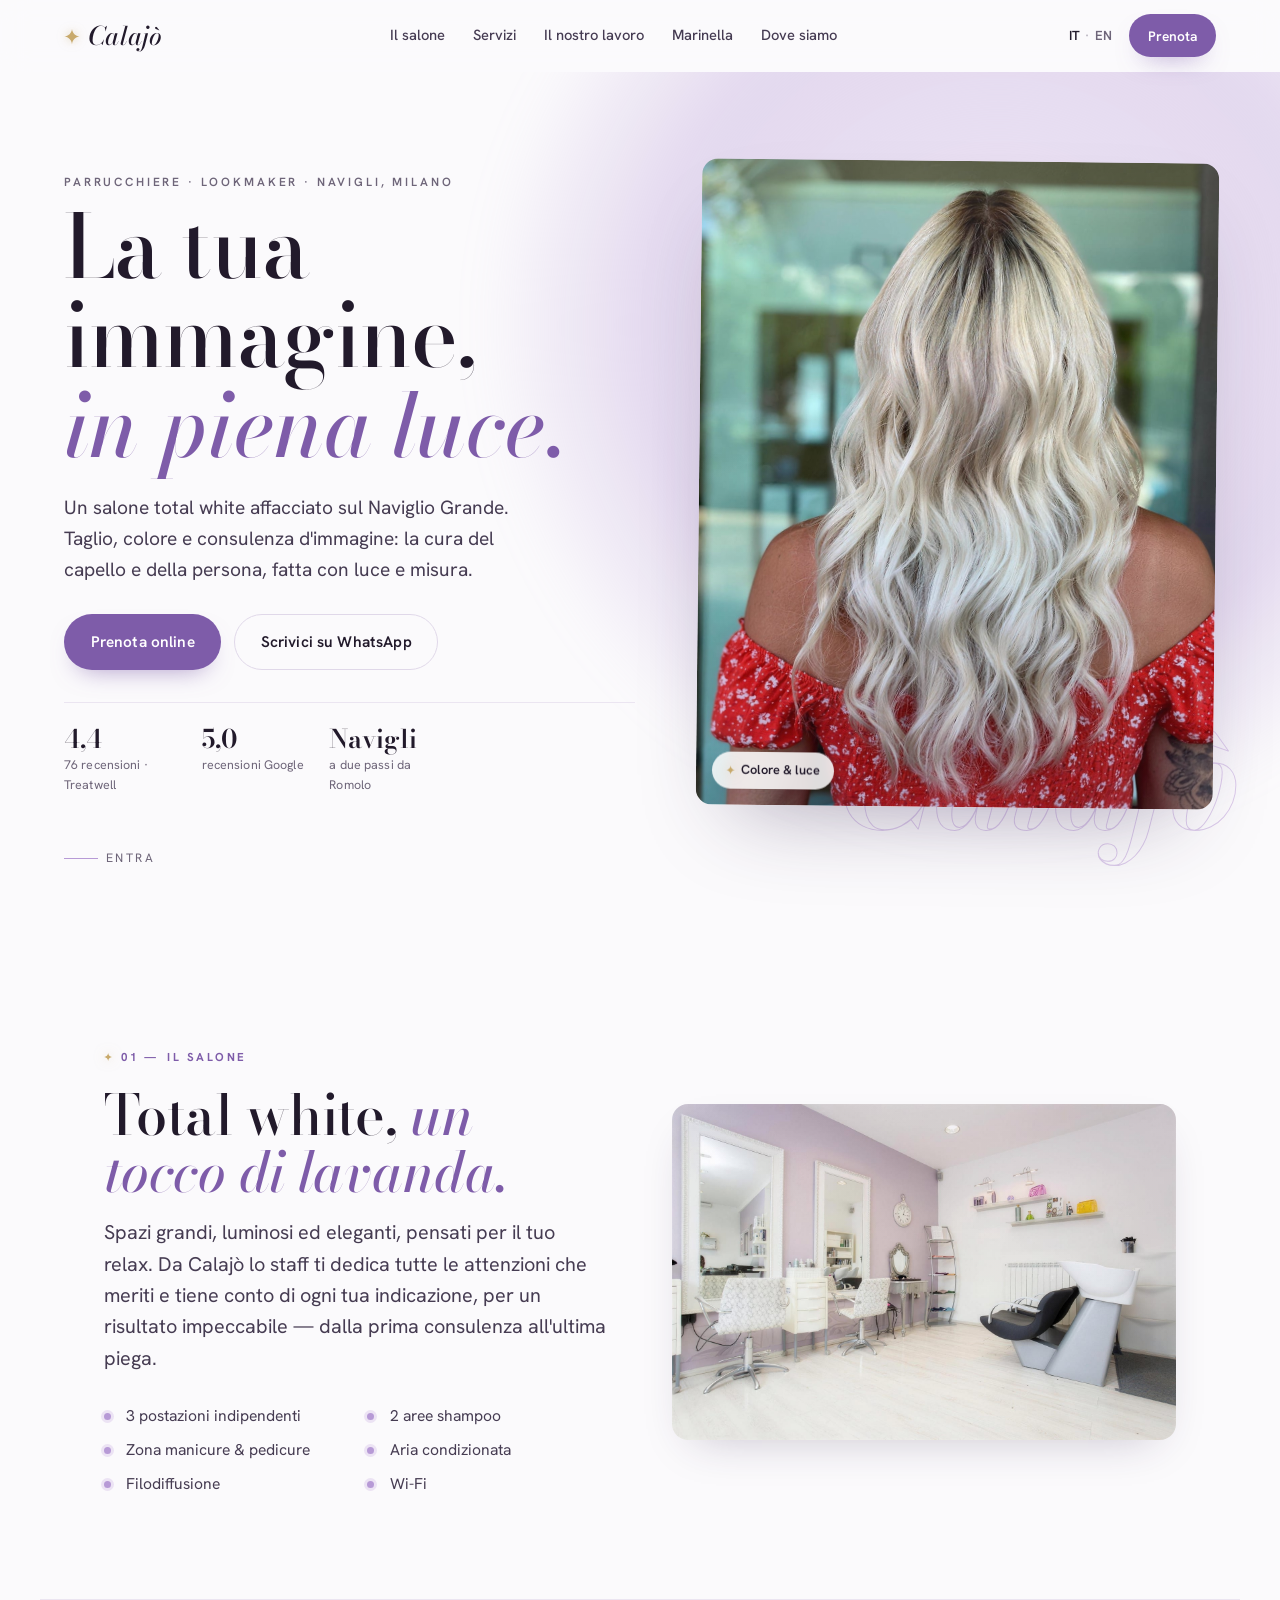
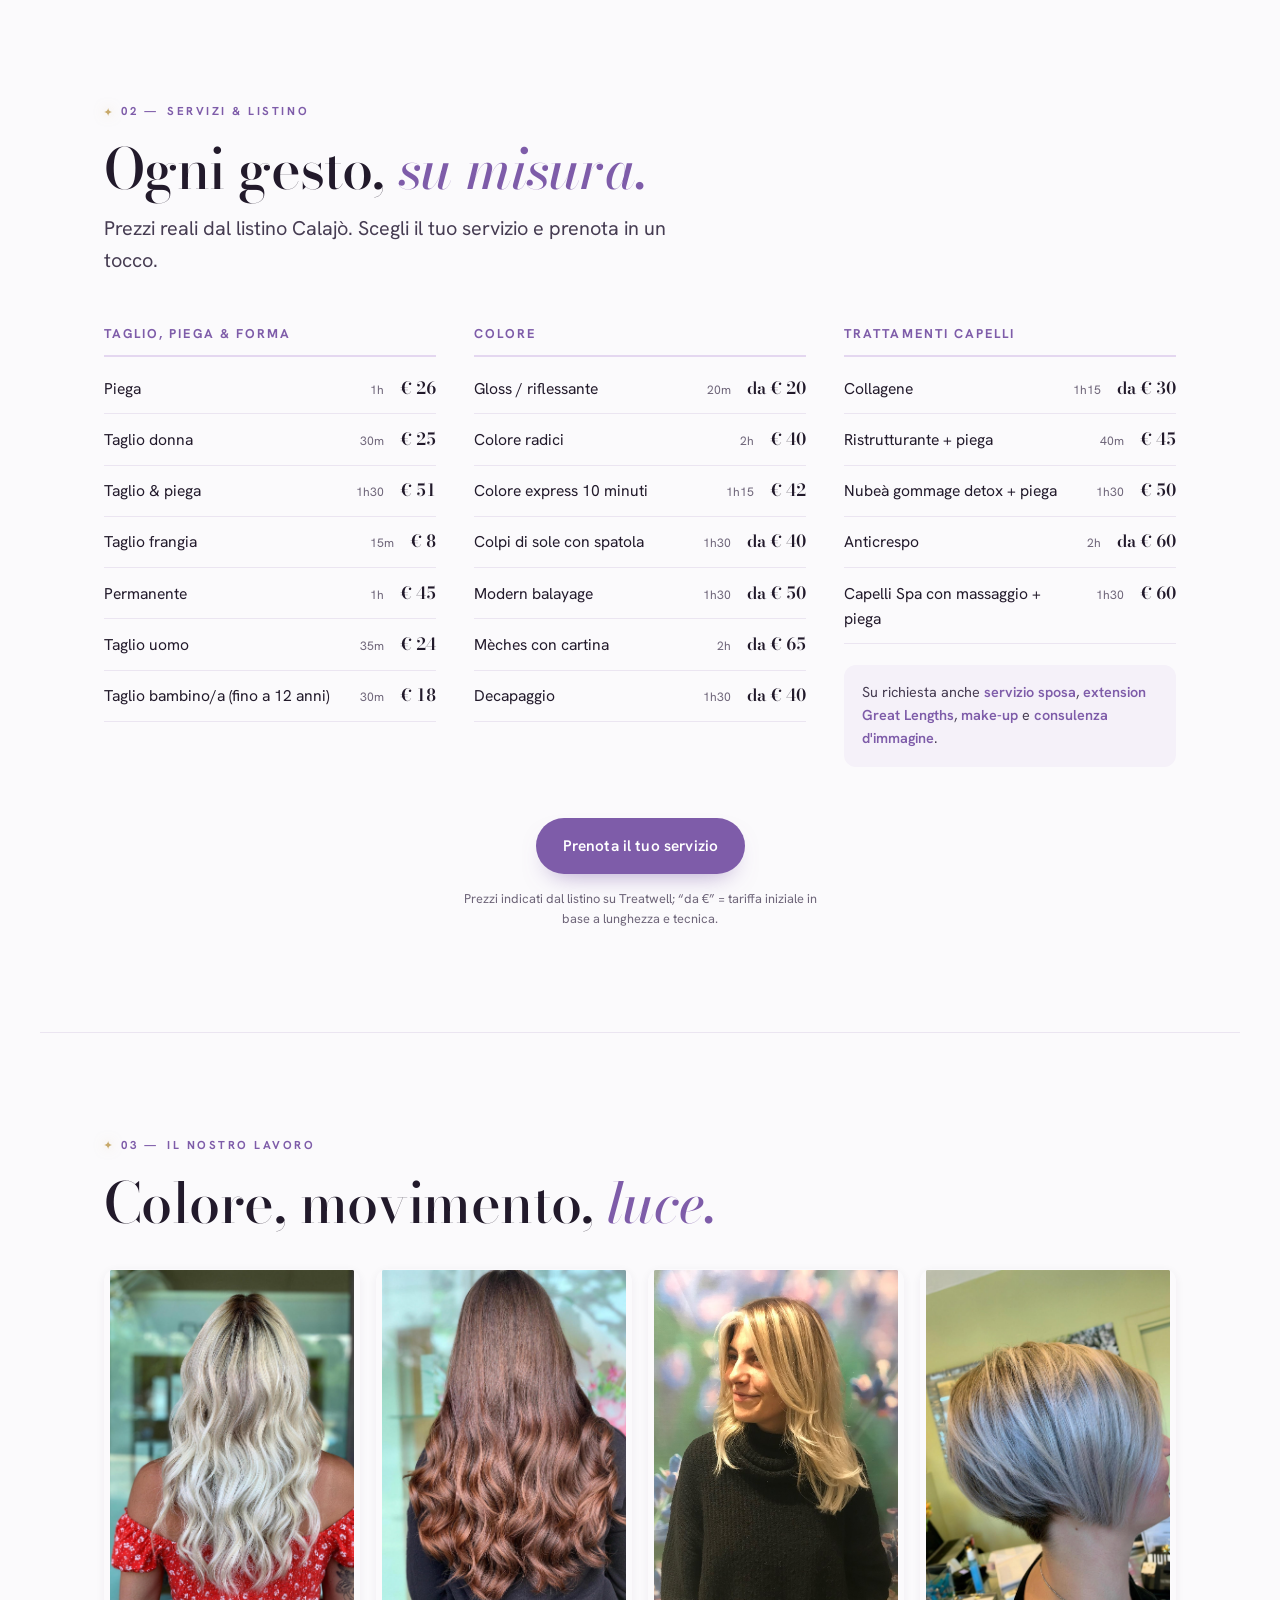
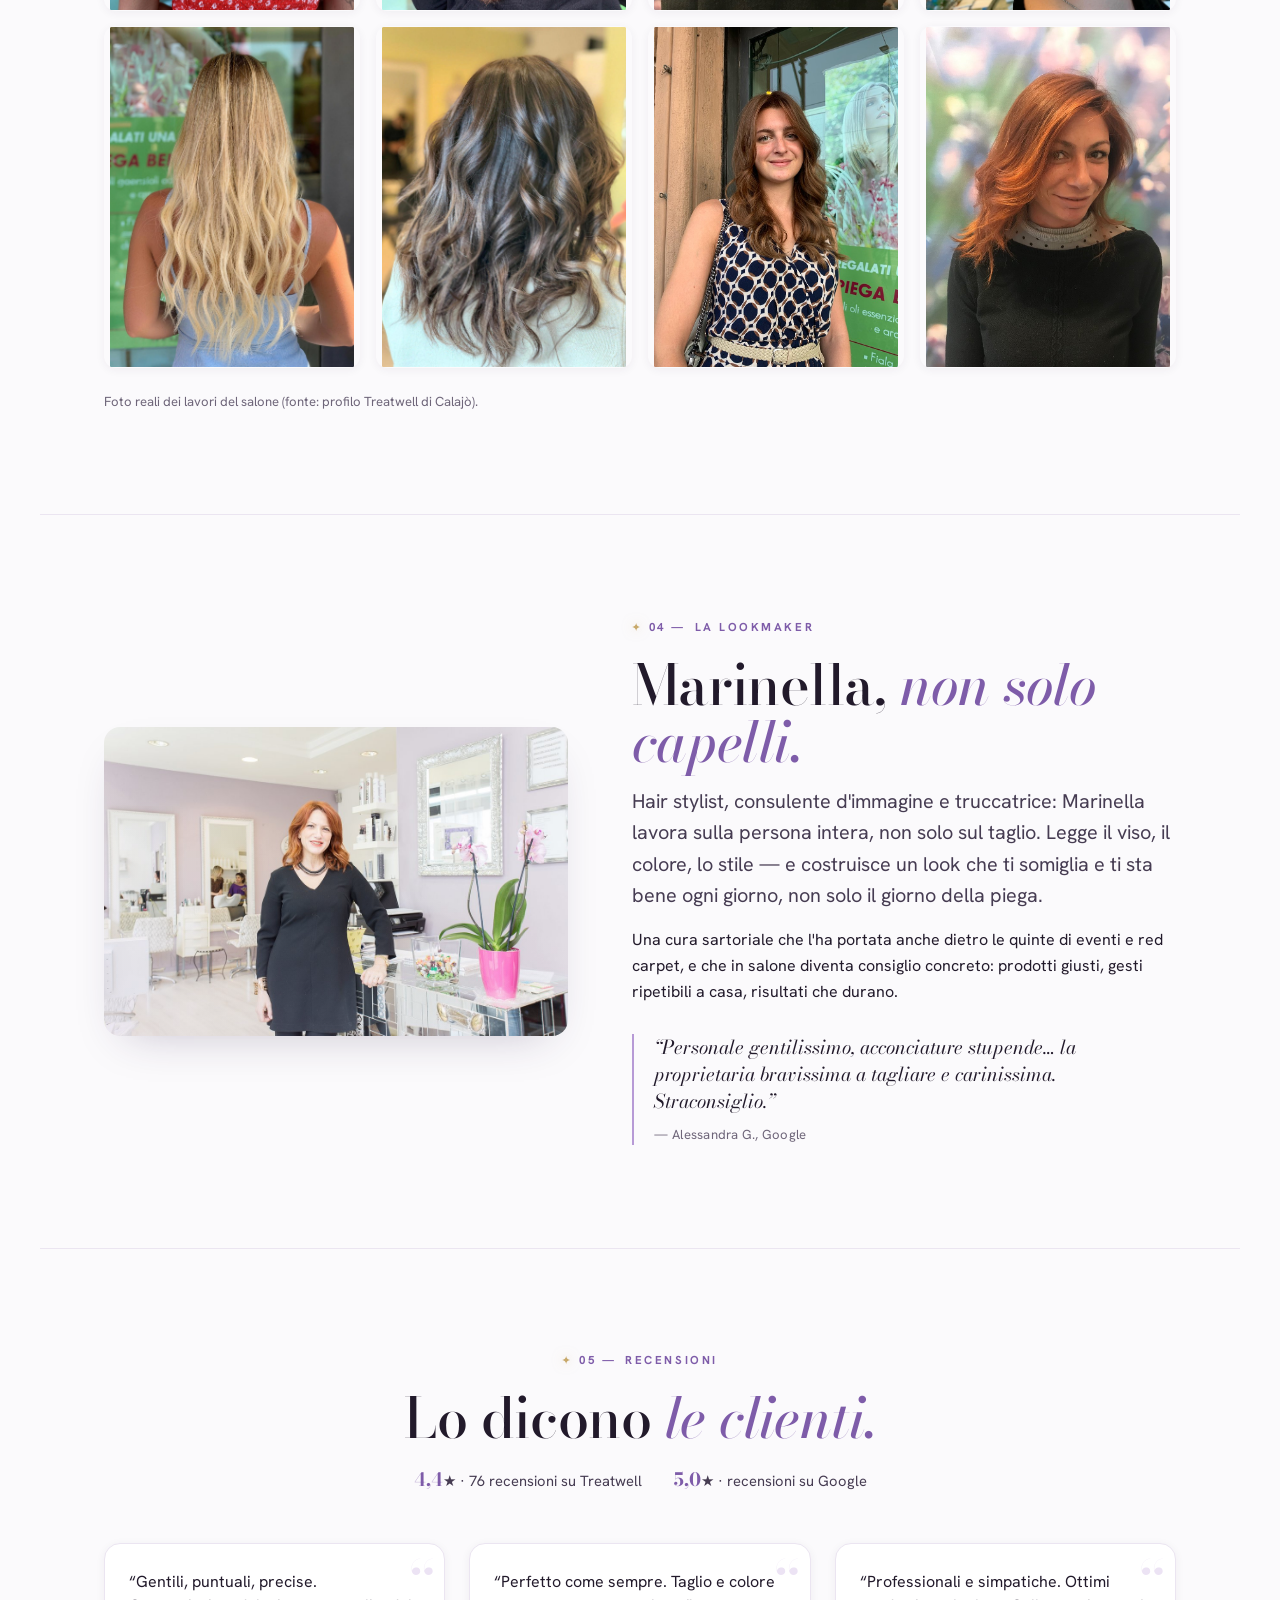
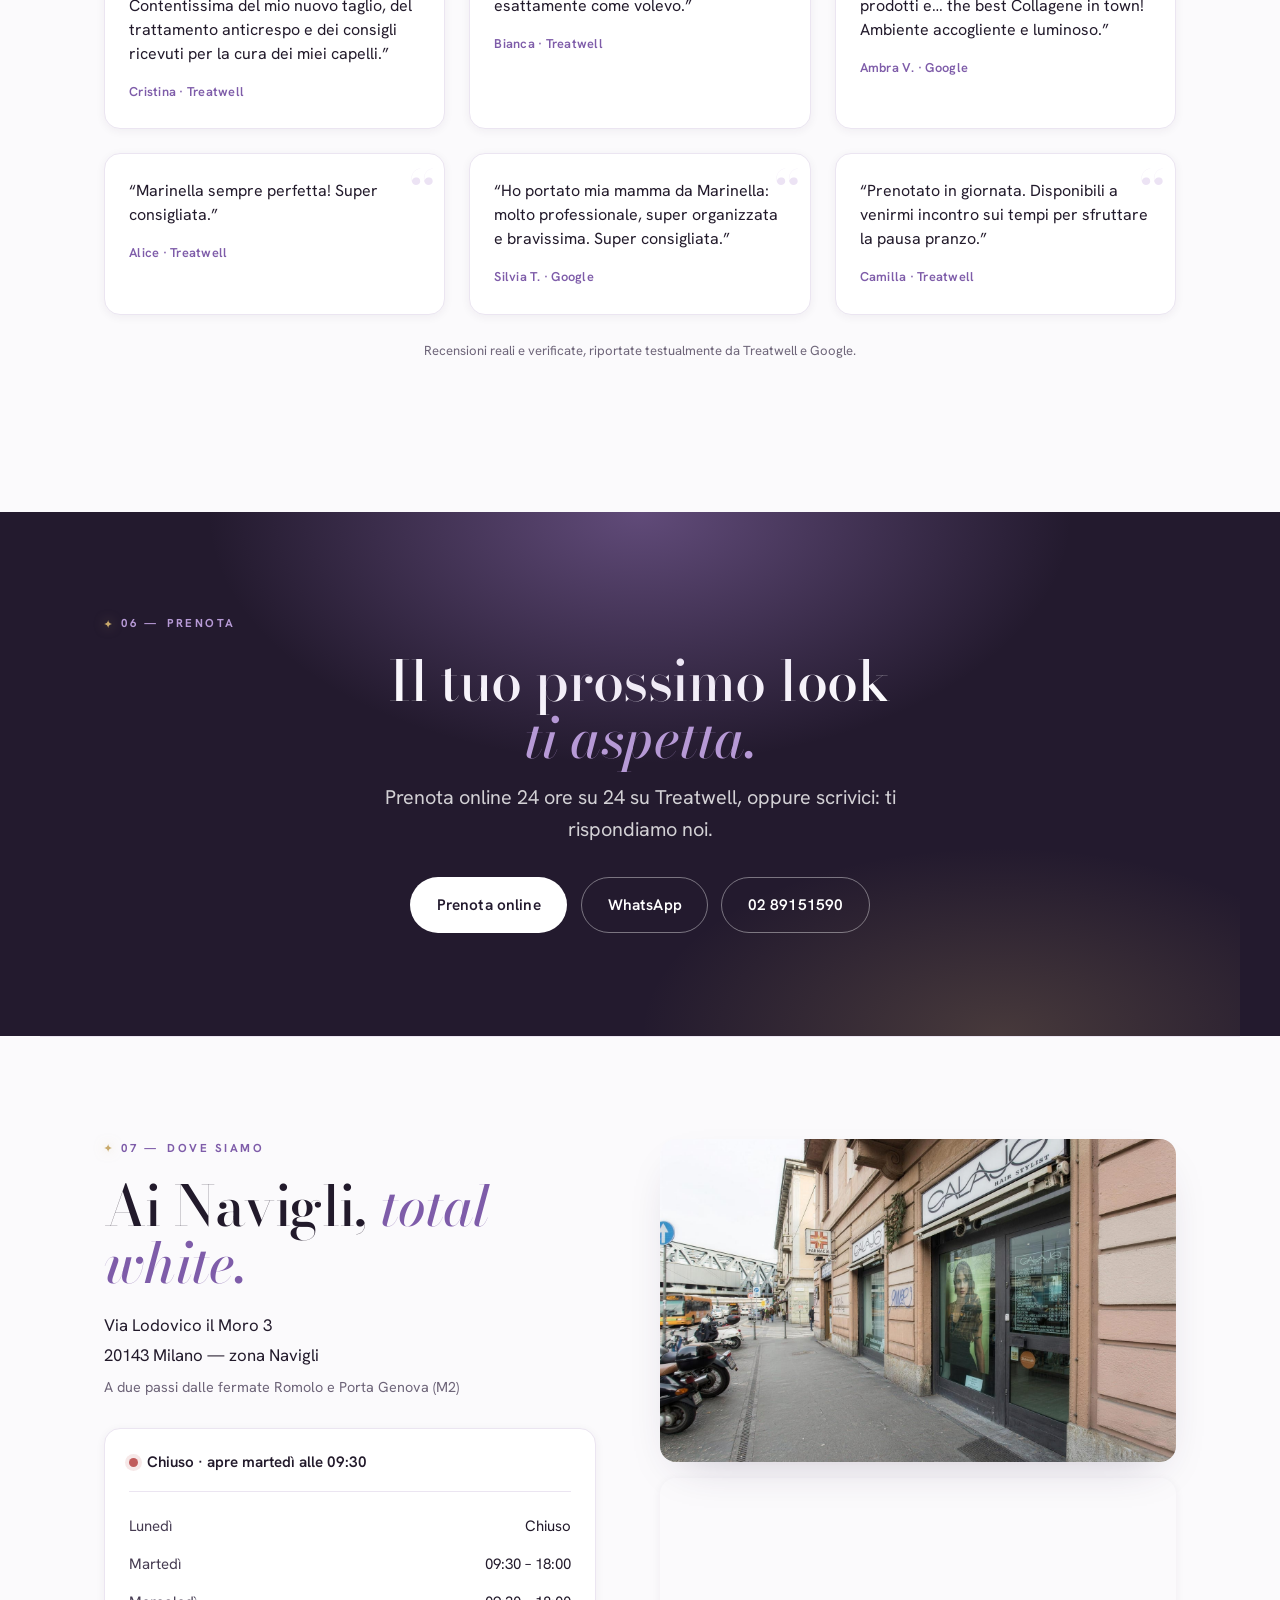
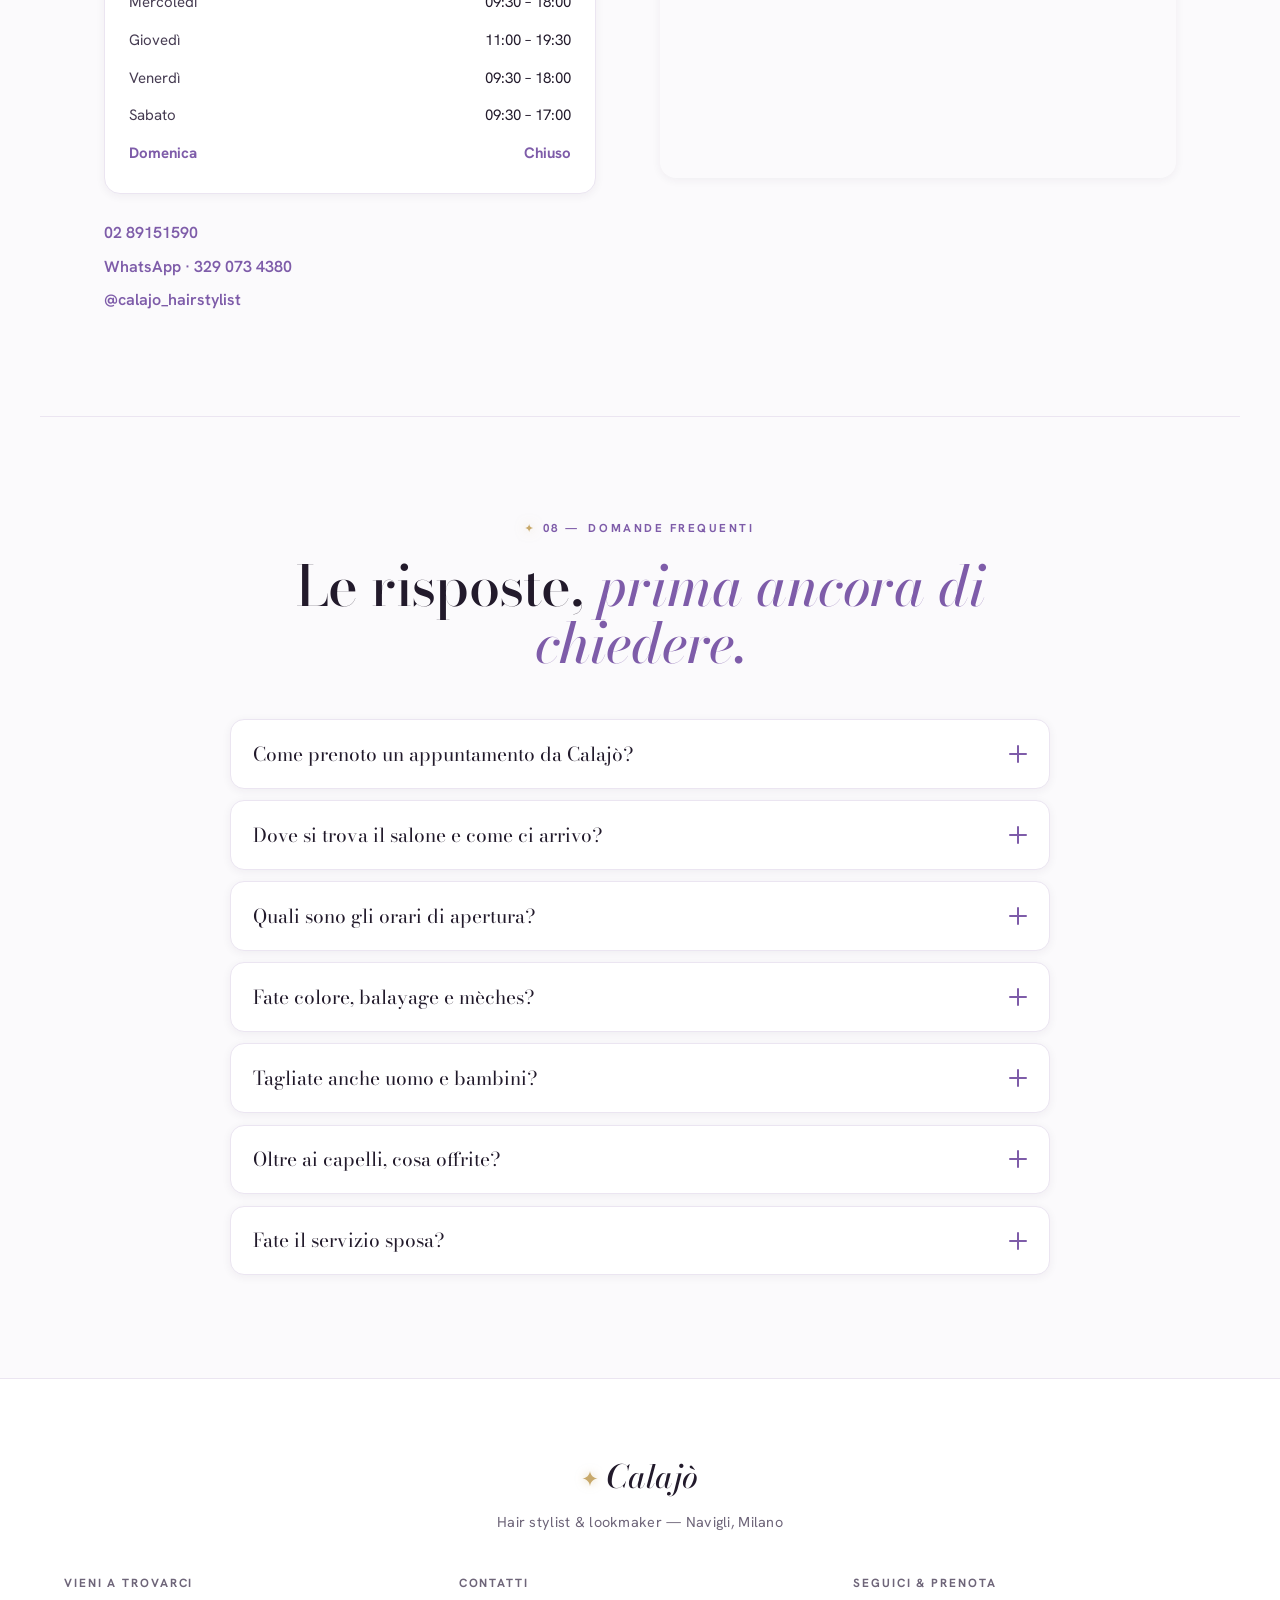
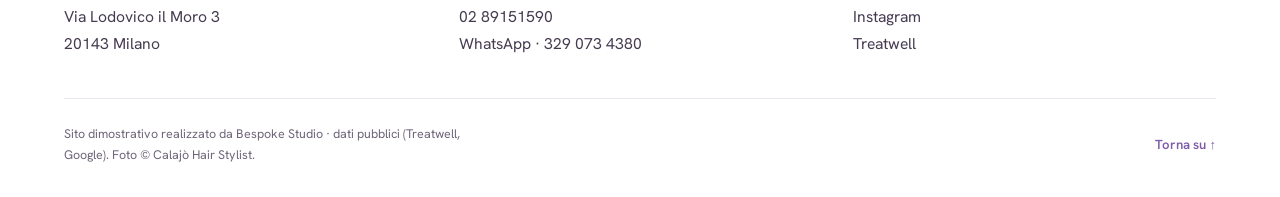
==== commit 00a461dc: "Aggiunta sezione FAQ (accordion) + schema FAQPage, IT/EN Conformità al manuale 'Operating System': 7" ====
--- a/index.html
+++ b/index.html
@@ -33,7 +33,7 @@
 <link rel="preconnect" href="https://fonts.gstatic.com" crossorigin>
 <link href="https://fonts.googleapis.com/css2?family=Bodoni+Moda:ital,opsz,wght@0,6..96,400..800;1,6..96,400..600&family=Hanken+Grotesk:wght@300;400;500;600;700&display=swap" rel="stylesheet">
 
-<link rel="stylesheet" href="css/styles.css?v=1">
+<link rel="stylesheet" href="css/styles.css?v=2">
 
 <!-- add .js flag as early as possible so no-JS content stays visible -->
 <script>document.documentElement.className = document.documentElement.className.replace('no-js','js');</script>
@@ -68,6 +68,21 @@
   ]
 }
 </script>
+<script type="application/ld+json">
+{
+  "@context": "https://schema.org",
+  "@type": "FAQPage",
+  "mainEntity": [
+    { "@type": "Question", "name": "Come prenoto un appuntamento da Calajò?", "acceptedAnswer": { "@type": "Answer", "text": "Puoi prenotare online 24 ore su 24 su Treatwell, oppure scriverci su WhatsApp al 329 073 4380 o chiamare lo 02 89151590 negli orari di apertura." } },
+    { "@type": "Question", "name": "Dove si trova il salone e come ci arrivo?", "acceptedAnswer": { "@type": "Answer", "text": "Siamo in Via Lodovico il Moro 3, ai Navigli (20143 Milano), a due passi dalle fermate Romolo e Porta Genova della linea M2." } },
+    { "@type": "Question", "name": "Quali sono gli orari di apertura?", "acceptedAnswer": { "@type": "Answer", "text": "Martedì, mercoledì e venerdì 9:30–18:00, giovedì 11:00–19:30, sabato 9:30–17:00. Lunedì e domenica siamo chiusi." } },
+    { "@type": "Question", "name": "Fate colore, balayage e mèches?", "acceptedAnswer": { "@type": "Answer", "text": "Sì: dal gloss al colore radici, colpi di sole, modern balayage, mèches e decapaggio. I prezzi reali sono nel listino; le tariffe «da €» variano in base a lunghezza e tecnica." } },
+    { "@type": "Question", "name": "Tagliate anche uomo e bambini?", "acceptedAnswer": { "@type": "Answer", "text": "Sì. Taglio uomo €24 e taglio bambino/a (fino a 12 anni) €18." } },
+    { "@type": "Question", "name": "Oltre ai capelli, cosa offrite?", "acceptedAnswer": { "@type": "Answer", "text": "Marinella è anche consulente d'immagine e truccatrice: oltre a taglio e colore trovi make-up, consulenza d'immagine e una zona manicure e pedicure." } },
+    { "@type": "Question", "name": "Fate il servizio sposa?", "acceptedAnswer": { "@type": "Answer", "text": "Sì, su richiesta — insieme a extension Great Lengths e trucco. Scrivici su WhatsApp per un preventivo su misura." } }
+  ]
+}
+</script>
 </head>
 <body>
 
@@ -119,6 +134,7 @@
   <a href="#marinella" data-i18n="nav.about">Marinella</a>
   <a href="#recensioni" data-i18n="nav.reviews">Recensioni</a>
   <a href="#dove" data-i18n="nav.where">Dove siamo</a>
+  <a href="#faq" data-i18n="nav.faq">Domande frequenti</a>
   <a class="btn btn--solid" href="https://www.treatwell.it/salone/calajo-hair-stylist/" target="_blank" rel="noopener" data-i18n="cta.book">Prenota online</a>
 </div>
 
@@ -377,6 +393,44 @@
       </div>
     </div>
   </section>
+
+  <!-- ░░ FAQ ░░ -->
+  <section class="faq" id="faq">
+    <div class="faq__head">
+      <p class="section-index reveal"><span class="spark spark--sm"><svg viewBox="0 0 24 24" fill="none"><path d="M12 0c.6 6.2 5.2 10.8 11.4 11.4C17.2 12 12.6 16.6 12 23c-.6-6.4-5.2-11-11.4-11.6C6.8 10.8 11.4 6.2 12 0Z" fill="currentColor"/></svg></span> 08 — <span data-i18n="faq.kicker">Domande frequenti</span></p>
+      <h2 class="reveal"><span data-i18n="faq.t1">Le risposte,</span> <em data-i18n="faq.t2">prima ancora di chiedere.</em></h2>
+    </div>
+    <div class="faq__list">
+      <details class="faq__item reveal">
+        <summary><span data-i18n="faq.q1">Come prenoto un appuntamento da Calajò?</span><span class="faq__mark" aria-hidden="true"></span></summary>
+        <div class="faq__a"><p data-i18n="faq.a1">Puoi prenotare online 24 ore su 24 su Treatwell, oppure scriverci su WhatsApp al 329 073 4380 o chiamare lo 02 89151590 negli orari di apertura.</p></div>
+      </details>
+      <details class="faq__item reveal">
+        <summary><span data-i18n="faq.q2">Dove si trova il salone e come ci arrivo?</span><span class="faq__mark" aria-hidden="true"></span></summary>
+        <div class="faq__a"><p data-i18n="faq.a2">Siamo in Via Lodovico il Moro 3, ai Navigli (20143 Milano), a due passi dalle fermate Romolo e Porta Genova della linea M2.</p></div>
+      </details>
+      <details class="faq__item reveal">
+        <summary><span data-i18n="faq.q3">Quali sono gli orari di apertura?</span><span class="faq__mark" aria-hidden="true"></span></summary>
+        <div class="faq__a"><p data-i18n="faq.a3">Martedì, mercoledì e venerdì 9:30–18:00, giovedì 11:00–19:30, sabato 9:30–17:00. Lunedì e domenica siamo chiusi.</p></div>
+      </details>
+      <details class="faq__item reveal">
+        <summary><span data-i18n="faq.q4">Fate colore, balayage e mèches?</span><span class="faq__mark" aria-hidden="true"></span></summary>
+        <div class="faq__a"><p data-i18n="faq.a4">Sì: dal gloss al colore radici, colpi di sole, modern balayage, mèches e decapaggio. Trovi i prezzi reali nel listino; le tariffe «da €» variano in base a lunghezza e tecnica.</p></div>
+      </details>
+      <details class="faq__item reveal">
+        <summary><span data-i18n="faq.q5">Tagliate anche uomo e bambini?</span><span class="faq__mark" aria-hidden="true"></span></summary>
+        <div class="faq__a"><p data-i18n="faq.a5">Sì. Taglio uomo €24 e taglio bambino/a (fino a 12 anni) €18.</p></div>
+      </details>
+      <details class="faq__item reveal">
+        <summary><span data-i18n="faq.q6">Oltre ai capelli, cosa offrite?</span><span class="faq__mark" aria-hidden="true"></span></summary>
+        <div class="faq__a"><p data-i18n="faq.a6">Marinella è anche consulente d'immagine e truccatrice: oltre a taglio e colore trovi make-up, consulenza d'immagine e una zona manicure &amp; pedicure.</p></div>
+      </details>
+      <details class="faq__item reveal">
+        <summary><span data-i18n="faq.q7">Fate il servizio sposa?</span><span class="faq__mark" aria-hidden="true"></span></summary>
+        <div class="faq__a"><p data-i18n="faq.a7">Sì, su richiesta — insieme a extension Great Lengths e trucco. Scrivici su WhatsApp per un preventivo su misura.</p></div>
+      </details>
+    </div>
+  </section>
 </main>
 
 <!-- ░░ FOOTER ░░ -->
@@ -429,6 +483,6 @@
   <button class="lightbox__nav lightbox__next" id="lb-next" type="button" aria-label="Successiva">›</button>
 </div>
 
-<script src="js/main.js?v=1"></script>
+<script src="js/main.js?v=2"></script>
 </body>
 </html>
--- a/css/styles.css
+++ b/css/styles.css
@@ -338,6 +338,27 @@
 .where__facade img{width:100%;aspect-ratio:16/10;object-fit:cover}
 .where__map iframe{width:100%;height:300px;border:0;border-radius:var(--radius);box-shadow:var(--shadow-s);filter:grayscale(.2) contrast(1.02)}
 
+/* ---------- FAQ ---------- */
+.faq{max-width:var(--wrap);margin:0 auto;padding:clamp(4rem,8vw,7rem) var(--gutter);border-top:1px solid var(--line)}
+.faq__head{max-width:44rem;margin:0 auto clamp(2rem,4vw,3rem);text-align:center}
+.faq__head .section-index{justify-content:center}
+.faq__head h2{margin-top:.2rem}
+.faq__list{max-width:820px;margin:0 auto;display:flex;flex-direction:column;gap:.7rem}
+.faq__item{border:1px solid var(--line);border-radius:14px;background:var(--white);box-shadow:var(--shadow-s);overflow:hidden;transition:border-color .3s,box-shadow .3s}
+.faq__item[open]{border-color:var(--lilac-200);box-shadow:var(--shadow-m)}
+.faq__item summary{list-style:none;cursor:pointer;display:flex;align-items:center;justify-content:space-between;gap:1rem;
+  padding:1.15rem 1.4rem;font-family:var(--f-display);font-size:clamp(1.02rem,1.5vw,1.22rem);color:var(--ink)}
+.faq__item summary::-webkit-details-marker{display:none}
+.faq__item summary:hover{color:var(--lilac-600)}
+.faq__mark{position:relative;flex:none;width:18px;height:18px}
+.faq__mark::before,.faq__mark::after{content:"";position:absolute;top:50%;left:0;width:18px;height:2px;margin-top:-1px;background:var(--lilac-600);border-radius:2px;transition:transform .3s ease}
+.faq__mark::after{transform:rotate(90deg)}
+.faq__item[open] .faq__mark::after{transform:rotate(0)}
+.faq__a{padding:0 1.4rem 1.3rem;color:#463C52;font-size:1rem;line-height:1.62}
+.faq__a p{max-width:64ch}
+.faq__item summary:focus-visible{outline:2px solid var(--lilac-600);outline-offset:2px}
+@media (prefers-reduced-motion:reduce){.faq__mark::before,.faq__mark::after{transition:none}}
+
 /* ============================================================
    FOOTER
    ============================================================ */
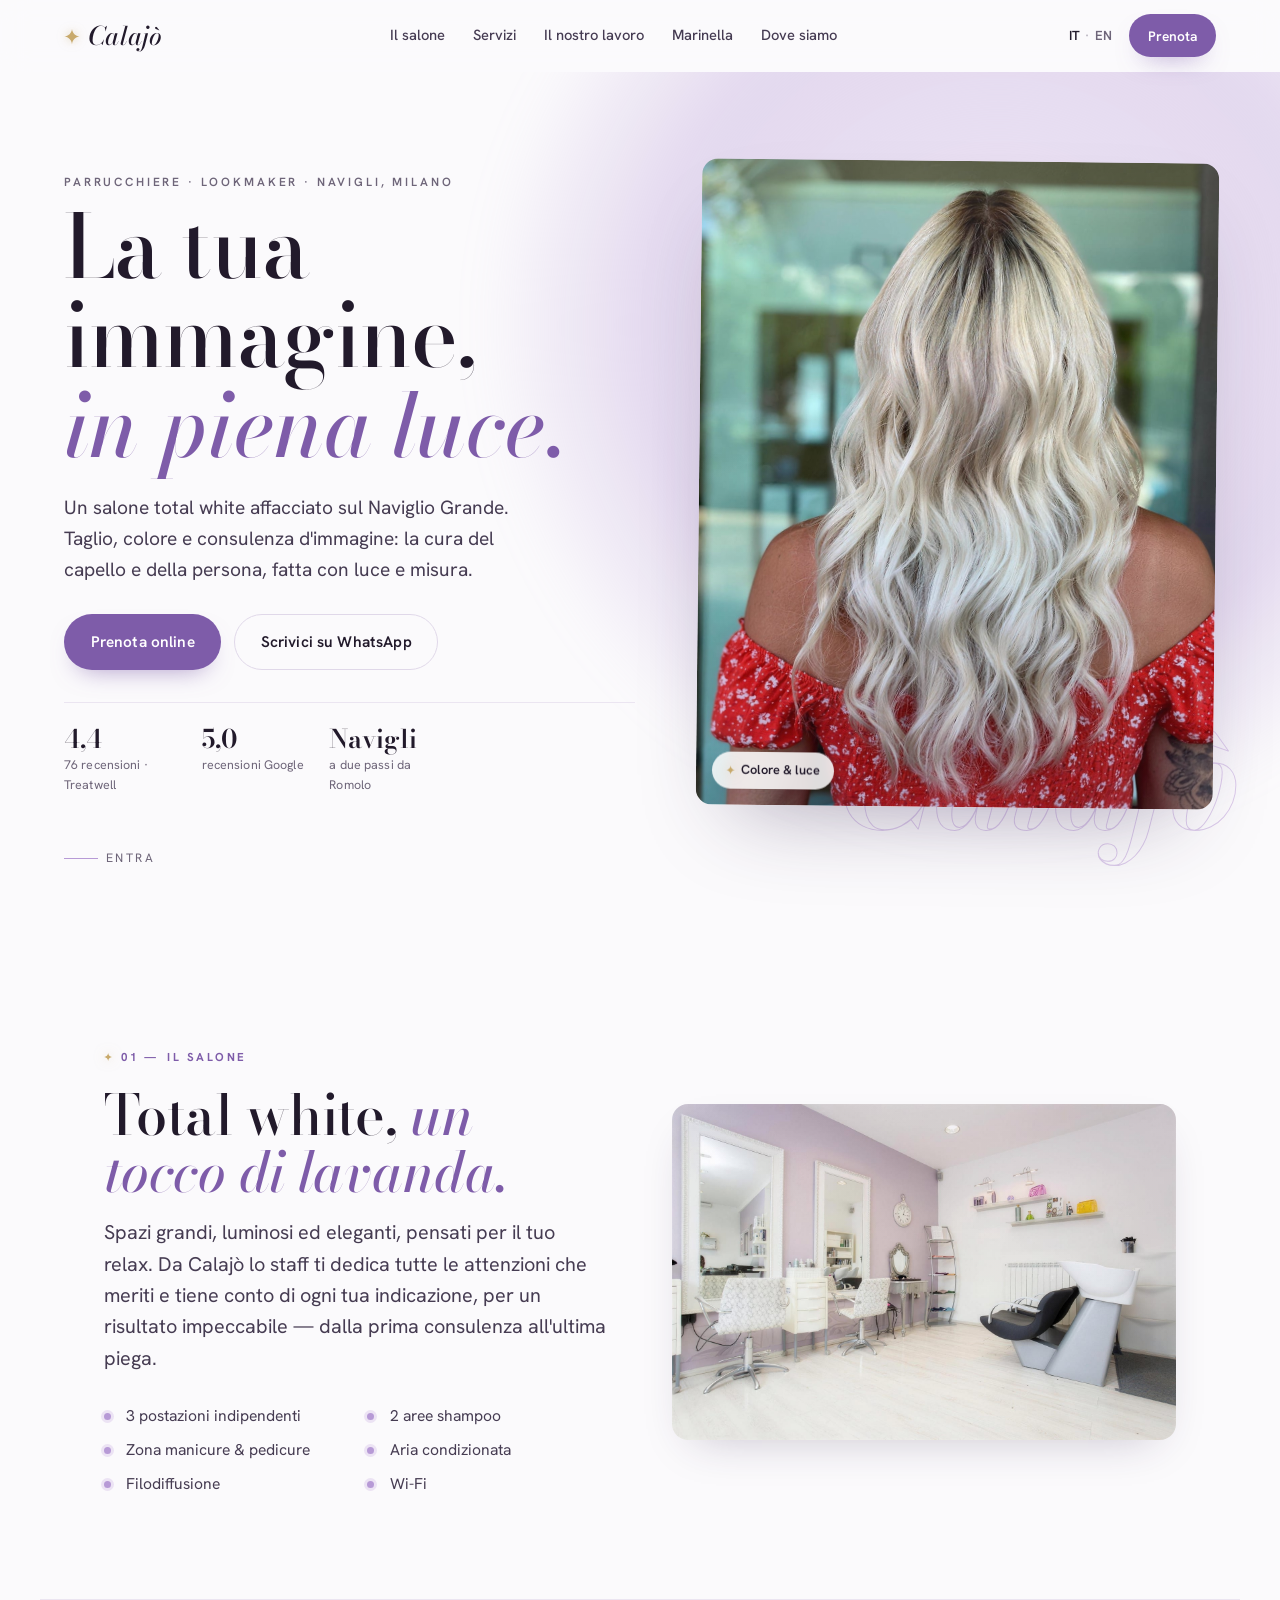
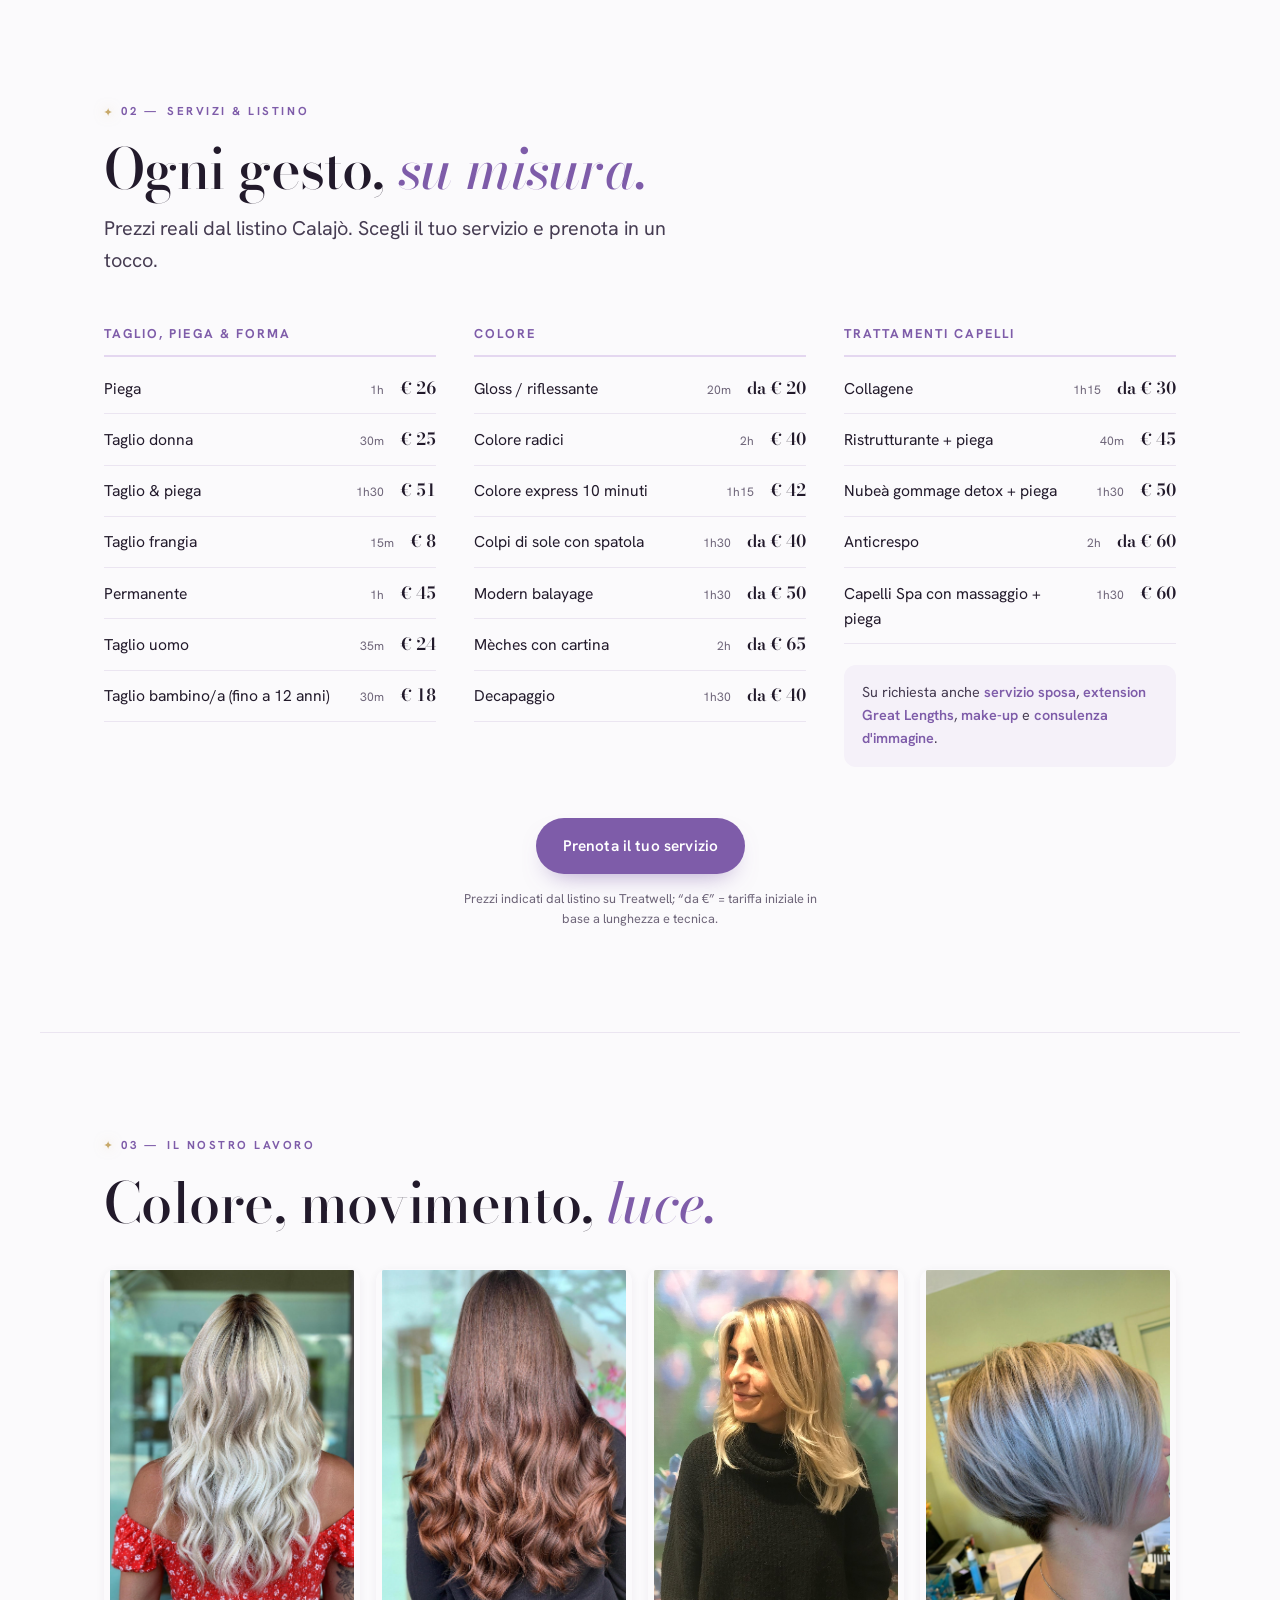
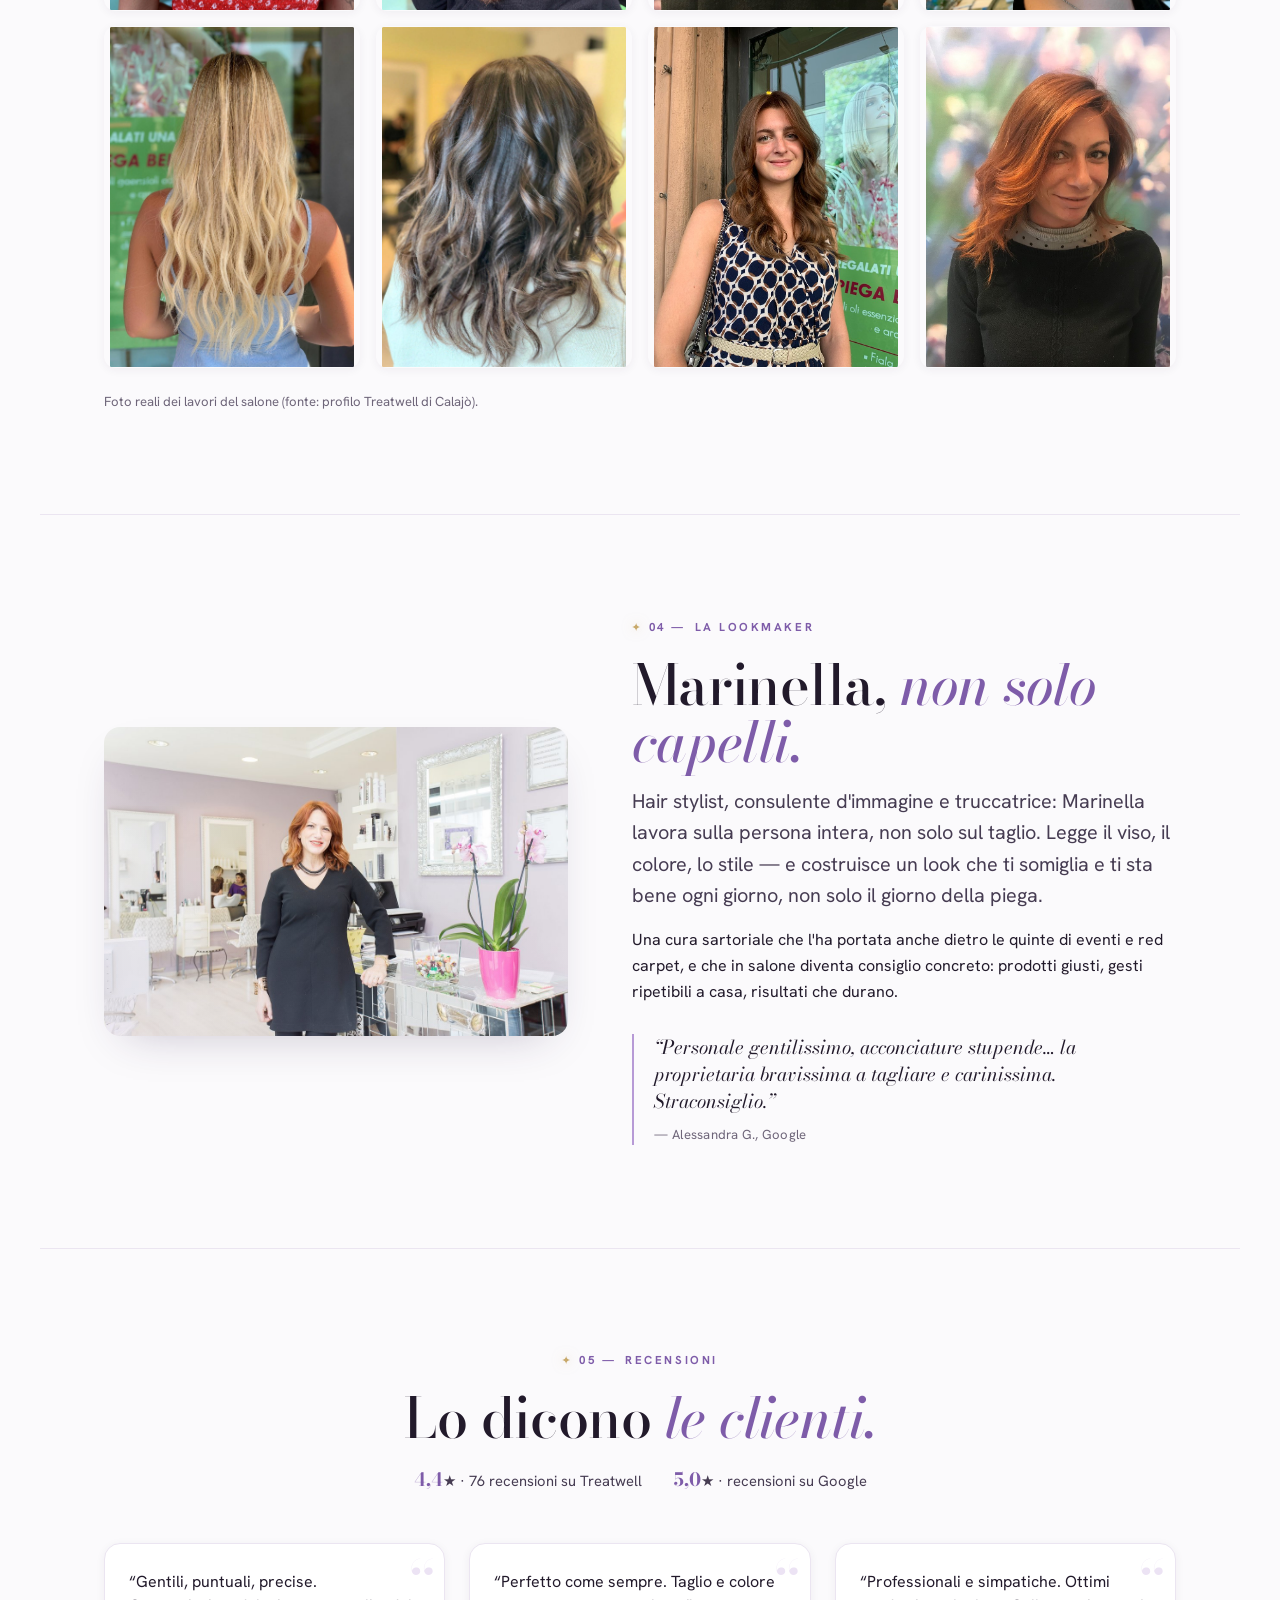
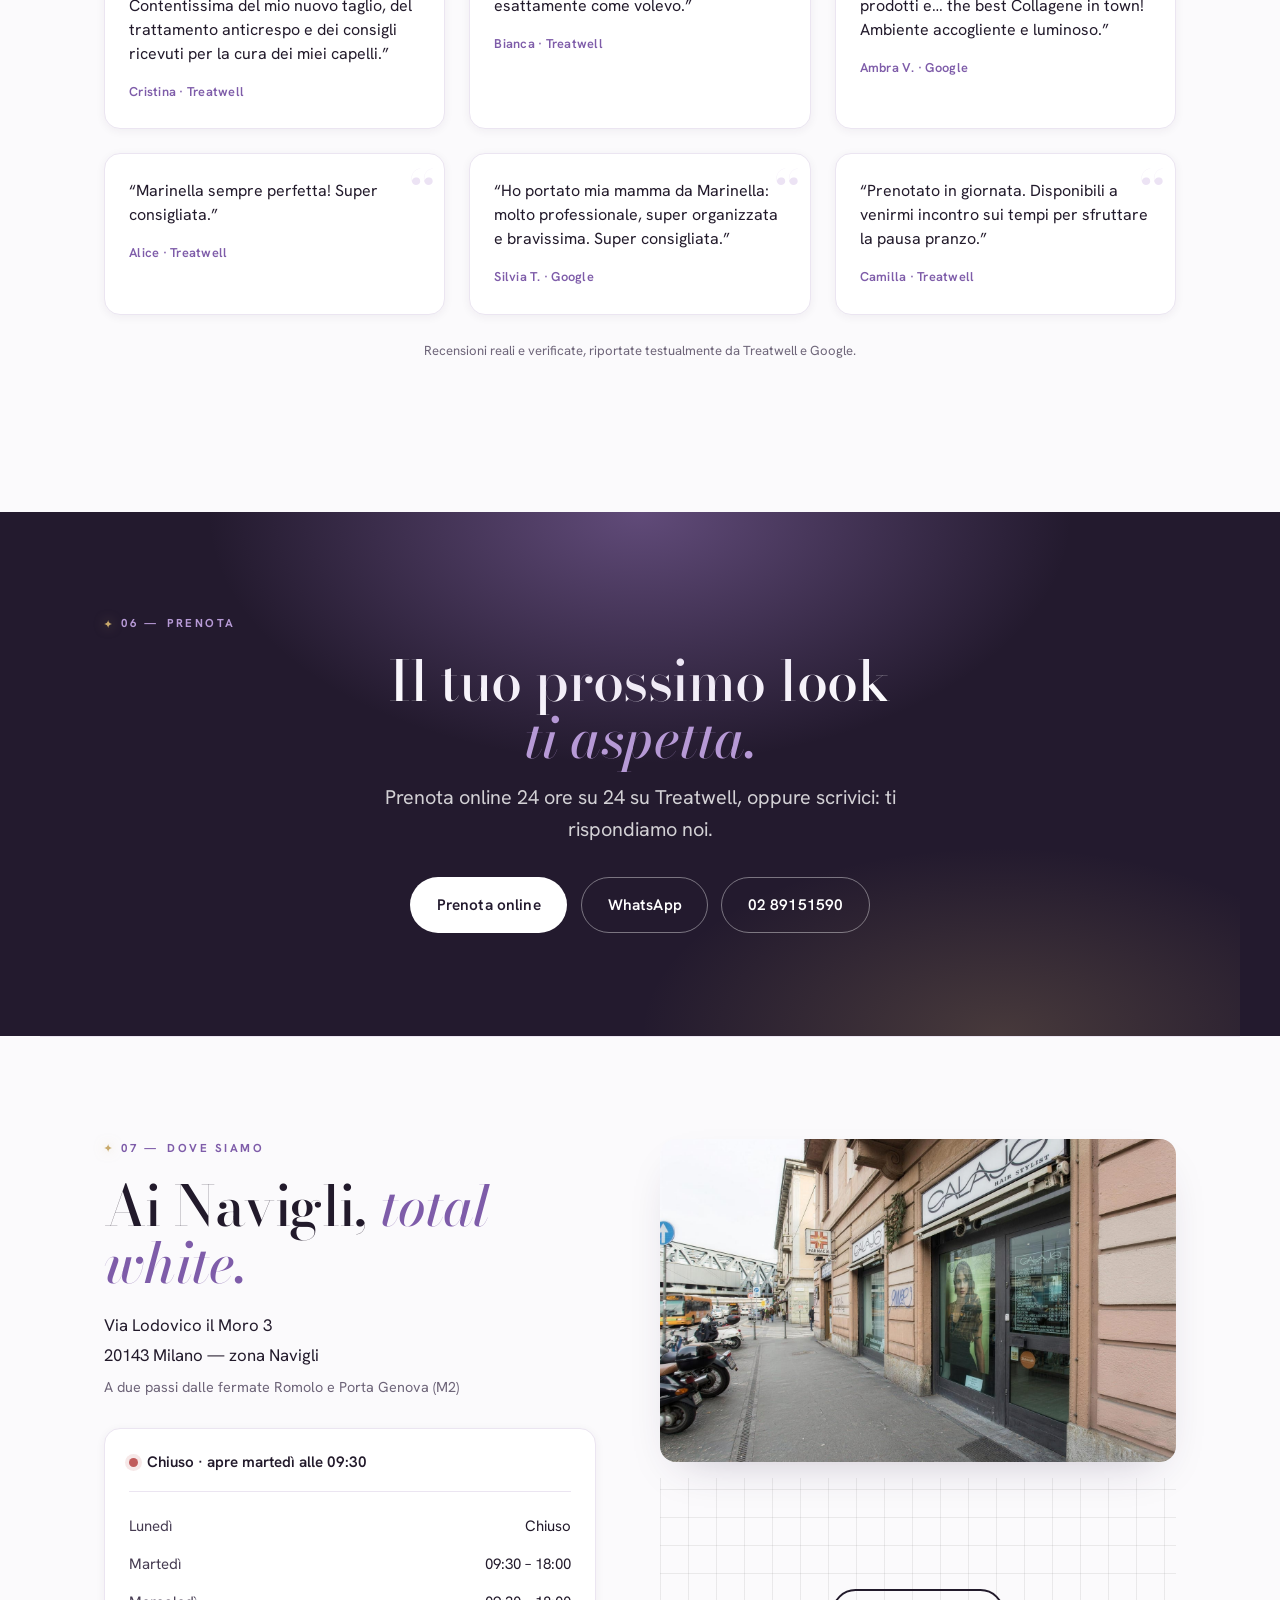
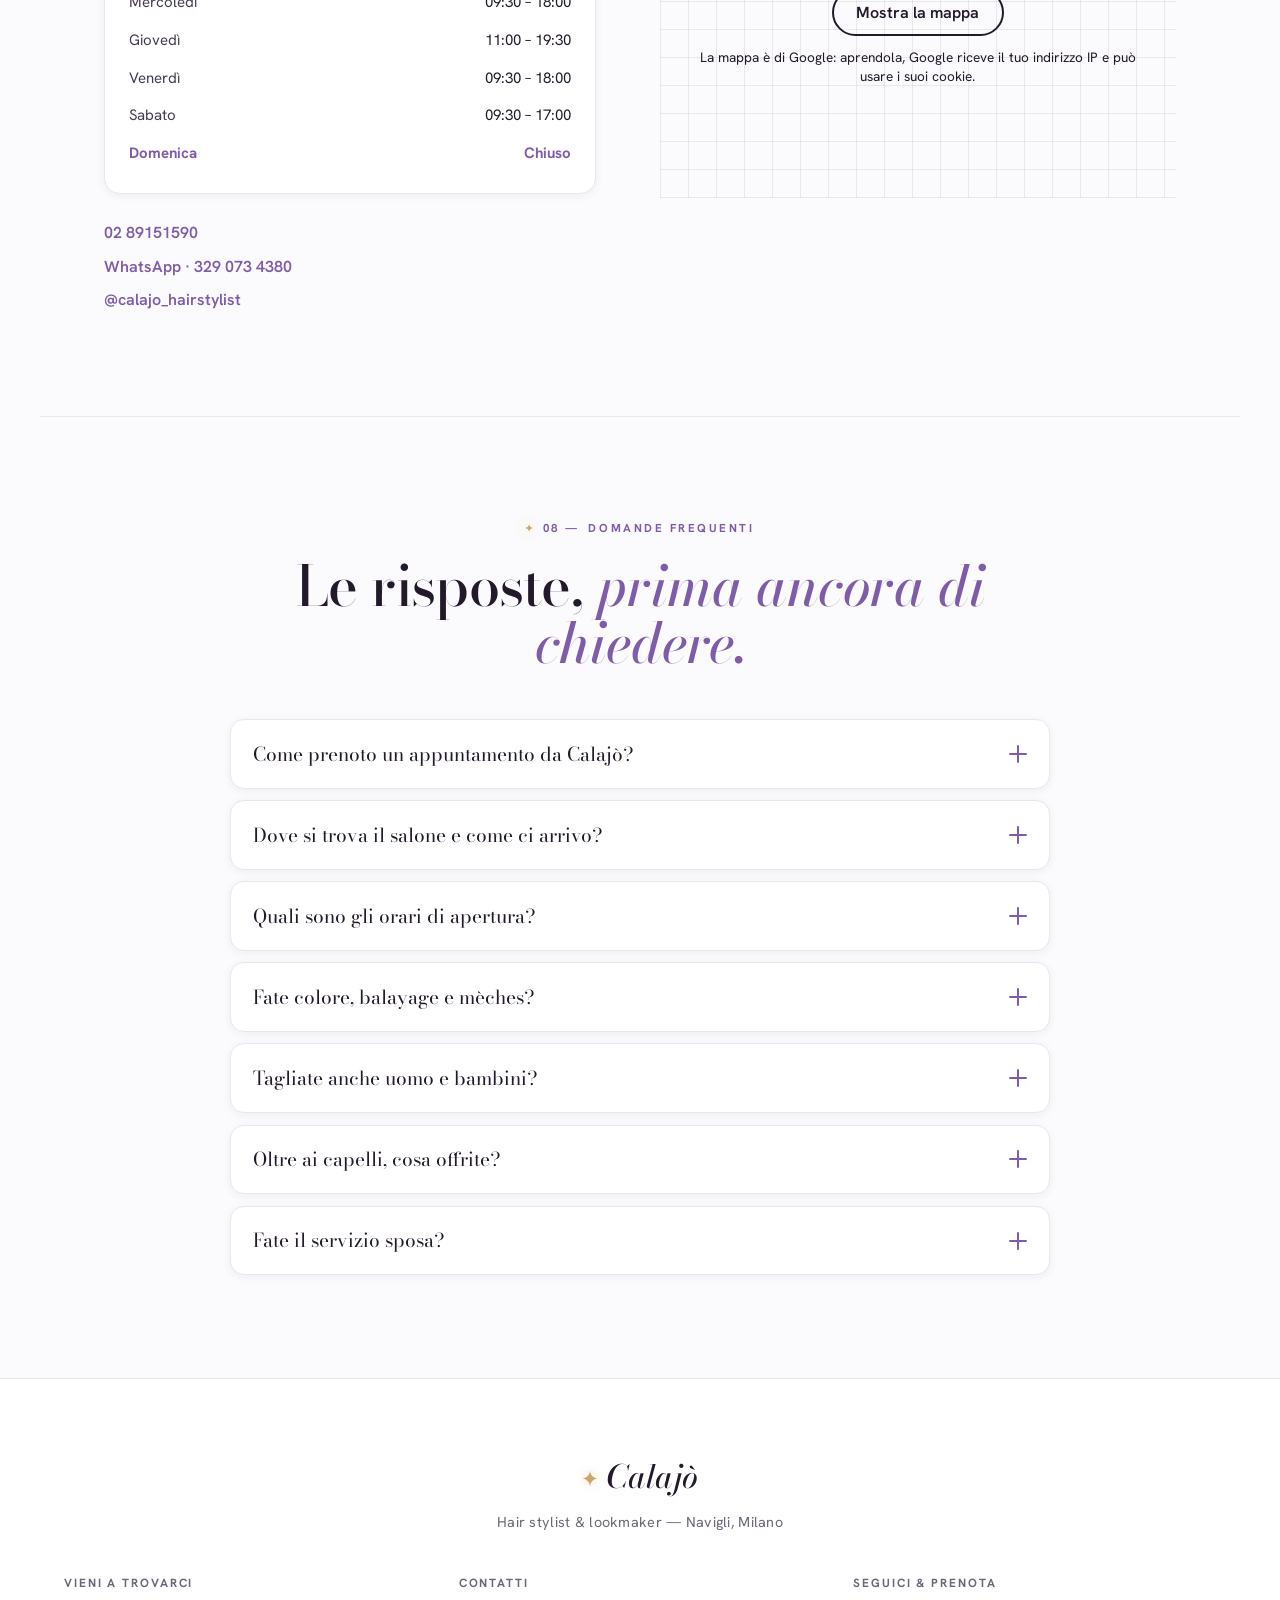
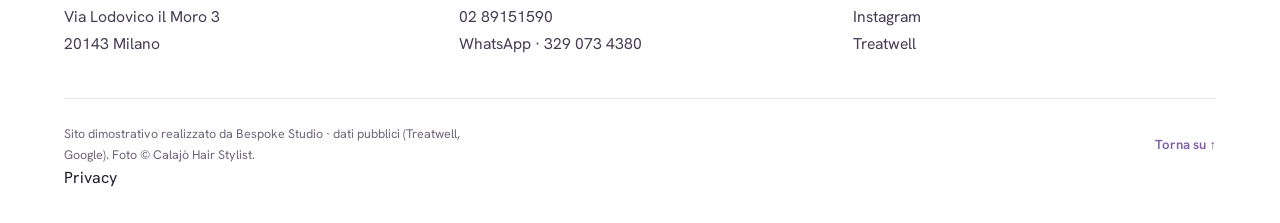
==== commit 797b05fd: "Privacy e pulizia: caratteri sul sito, mappa al clic, informativa, noindex - caratteri copiati nel s" ====
--- a/index.html
+++ b/index.html
@@ -3,6 +3,7 @@
 <head>
 <meta charset="utf-8">
 <meta name="viewport" content="width=device-width, initial-scale=1">
+<meta name="robots" content="noindex">
 <title>Calajò Hair Stylist — Parrucchiere & Lookmaker ai Navigli, Milano</title>
 <meta name="description" content="Calajò Hair Stylist: il salone total white dei Navigli, in Via Lodovico il Moro 3 a Milano. Taglio, colore, trattamenti e consulenza d'immagine con Marinella. 4,4★ su 76 recensioni. Prenota online.">
 <meta name="theme-color" content="#FBFAFC">
@@ -29,9 +30,7 @@
 <link rel="apple-touch-icon" href="apple-touch-icon.png">
 
 <!-- Fonts -->
-<link rel="preconnect" href="https://fonts.googleapis.com">
-<link rel="preconnect" href="https://fonts.gstatic.com" crossorigin>
-<link href="https://fonts.googleapis.com/css2?family=Bodoni+Moda:ital,opsz,wght@0,6..96,400..800;1,6..96,400..600&family=Hanken+Grotesk:wght@300;400;500;600;700&display=swap" rel="stylesheet">
+<link rel="stylesheet" href="fonts/fonts.css?v=1">
 
 <link rel="stylesheet" href="css/styles.css?v=2">
 
@@ -55,16 +54,47 @@
     "postalCode": "20143",
     "addressCountry": "IT"
   },
-  "geo": { "@type": "GeoCoordinates", "latitude": 45.4473842, "longitude": 9.1552869 },
+  "geo": {
+    "@type": "GeoCoordinates",
+    "latitude": 45.4473842,
+    "longitude": 9.1552869
+  },
   "areaServed": "Navigli, Milano",
-  "sameAs": ["https://www.instagram.com/calajo_hairstylist/", "https://www.treatwell.it/salone/calajo-hair-stylist/"],
-  "aggregateRating": { "@type": "AggregateRating", "ratingValue": "4.4", "reviewCount": "76", "bestRating": "5" },
+  "sameAs": [
+    "https://www.instagram.com/calajo_hairstylist/",
+    "https://www.treatwell.it/salone/calajo-hair-stylist/"
+  ],
   "openingHoursSpecification": [
-    { "@type": "OpeningHoursSpecification", "dayOfWeek": "Tuesday", "opens": "09:30", "closes": "18:00" },
-    { "@type": "OpeningHoursSpecification", "dayOfWeek": "Wednesday", "opens": "09:30", "closes": "18:00" },
-    { "@type": "OpeningHoursSpecification", "dayOfWeek": "Thursday", "opens": "11:00", "closes": "19:30" },
-    { "@type": "OpeningHoursSpecification", "dayOfWeek": "Friday", "opens": "09:30", "closes": "18:00" },
-    { "@type": "OpeningHoursSpecification", "dayOfWeek": "Saturday", "opens": "09:30", "closes": "17:00" }
+    {
+      "@type": "OpeningHoursSpecification",
+      "dayOfWeek": "Tuesday",
+      "opens": "09:30",
+      "closes": "18:00"
+    },
+    {
+      "@type": "OpeningHoursSpecification",
+      "dayOfWeek": "Wednesday",
+      "opens": "09:30",
+      "closes": "18:00"
+    },
+    {
+      "@type": "OpeningHoursSpecification",
+      "dayOfWeek": "Thursday",
+      "opens": "11:00",
+      "closes": "19:30"
+    },
+    {
+      "@type": "OpeningHoursSpecification",
+      "dayOfWeek": "Friday",
+      "opens": "09:30",
+      "closes": "18:00"
+    },
+    {
+      "@type": "OpeningHoursSpecification",
+      "dayOfWeek": "Saturday",
+      "opens": "09:30",
+      "closes": "17:00"
+    }
   ]
 }
 </script>
@@ -386,10 +416,10 @@
         <figure class="where__facade">
           <img src="img/salon/interno-1.jpg" width="1080" height="720" alt="La vetrina di Calajò Hair Stylist su Via Lodovico il Moro, ai Navigli" loading="lazy">
         </figure>
-        <iframe
+        <div class="mappa-clic" data-mappa-clic style="--mappa-h: 320px"><template><iframe
           title="Mappa — Calajò Hair Stylist, Via Lodovico il Moro 3, Milano"
           src="https://www.google.com/maps?q=Via%20Lodovico%20il%20Moro%203,%2020143%20Milano&output=embed"
-          loading="lazy" referrerpolicy="no-referrer-when-downgrade"></iframe>
+          loading="lazy" referrerpolicy="no-referrer-when-downgrade"></iframe></template><div class="mappa-clic__velo"><a class="mappa-clic__btn" href="https://www.google.com/maps/search/?api=1&amp;query=Via%20Lodovico%20il%20Moro%203%2C%2020143%20Milano" target="_blank" rel="noopener">Mostra la mappa</a><p class="mappa-clic__nota">La mappa è di Google: aprendola, Google riceve il tuo indirizzo IP e può usare i suoi cookie.</p></div></div>
       </div>
     </div>
   </section>
@@ -466,6 +496,7 @@
     <p data-i18n="foot.demo">Sito dimostrativo realizzato da Bespoke Studio · dati pubblici (Treatwell, Google). Foto © Calajò Hair Stylist.</p>
     <a href="#top" class="foot__up" data-i18n="foot.up">Torna su ↑</a>
   </div>
+  <p class="privacy-link"><a href="privacy.html">Privacy</a></p>
 </footer>
 
 <!-- ░░ STICKY ACTION BAR (mobile) ░░ -->
@@ -484,5 +515,6 @@
 </div>
 
 <script src="js/main.js?v=2"></script>
+<script src="js/mappa-clic.js?v=1" defer></script>
 </body>
 </html>
--- a/fonts/fonts.css
+++ b/fonts/fonts.css
@@ -0,0 +1,253 @@
+/* Caratteri ospitati sul sito: nessuna richiesta a Google Fonts o Fontshare (giro privacy 1/10/2026). Licenze in LICENSE.txt. */
+/* math */
+@font-face {
+  font-family: 'Bodoni Moda';
+  font-style: italic;
+  font-weight: 400 600;
+  font-display: swap;
+  src: url(bodonimoda-v28-aFTS7PxzY382XsXX63LUYJSPeNbcW2BO.woff2) format('woff2');
+  unicode-range: U+0302-0303, U+0305, U+0307-0308, U+0310, U+0312, U+0315, U+031A, U+0326-0327, U+032C, U+032F-0330, U+0332-0333, U+0338, U+033A, U+0346, U+034D, U+0391-03A1, U+03A3-03A9, U+03B1-03C9, U+03D1, U+03D5-03D6, U+03F0-03F1, U+03F4-03F5, U+2016-2017, U+2034-2038, U+203C, U+2040, U+2043, U+2047, U+2050, U+2057, U+205F, U+2070-2071, U+2074-208E, U+2090-209C, U+20D0-20DC, U+20E1, U+20E5-20EF, U+2100-2112, U+2114-2115, U+2117-2121, U+2123-214F, U+2190, U+2192, U+2194-21AE, U+21B0-21E5, U+21F1-21F2, U+21F4-2211, U+2213-2214, U+2216-22FF, U+2308-230B, U+2310, U+2319, U+231C-2321, U+2336-237A, U+237C, U+2395, U+239B-23B7, U+23D0, U+23DC-23E1, U+2474-2475, U+25AF, U+25B3, U+25B7, U+25BD, U+25C1, U+25CA, U+25CC, U+25FB, U+266D-266F, U+27C0-27FF, U+2900-2AFF, U+2B0E-2B11, U+2B30-2B4C, U+2BFE, U+3030, U+FF5B, U+FF5D, U+1D400-1D7FF, U+1EE00-1EEFF;
+}
+/* symbols */
+@font-face {
+  font-family: 'Bodoni Moda';
+  font-style: italic;
+  font-weight: 400 600;
+  font-display: swap;
+  src: url(bodonimoda-v28-aFTS7PxzY382XsXX63LUYJSPeMTcW2BO.woff2) format('woff2');
+  unicode-range: U+0001-000C, U+000E-001F, U+007F-009F, U+20DD-20E0, U+20E2-20E4, U+2150-218F, U+2190, U+2192, U+2194-2199, U+21AF, U+21E6-21F0, U+21F3, U+2218-2219, U+2299, U+22C4-22C6, U+2300-243F, U+2440-244A, U+2460-24FF, U+25A0-27BF, U+2800-28FF, U+2921-2922, U+2981, U+29BF, U+29EB, U+2B00-2BFF, U+4DC0-4DFF, U+FFF9-FFFB, U+10140-1018E, U+10190-1019C, U+101A0, U+101D0-101FD, U+102E0-102FB, U+10E60-10E7E, U+1D2C0-1D2D3, U+1D2E0-1D37F, U+1F000-1F0FF, U+1F100-1F1AD, U+1F1E6-1F1FF, U+1F30D-1F30F, U+1F315, U+1F31C, U+1F31E, U+1F320-1F32C, U+1F336, U+1F378, U+1F37D, U+1F382, U+1F393-1F39F, U+1F3A7-1F3A8, U+1F3AC-1F3AF, U+1F3C2, U+1F3C4-1F3C6, U+1F3CA-1F3CE, U+1F3D4-1F3E0, U+1F3ED, U+1F3F1-1F3F3, U+1F3F5-1F3F7, U+1F408, U+1F415, U+1F41F, U+1F426, U+1F43F, U+1F441-1F442, U+1F444, U+1F446-1F449, U+1F44C-1F44E, U+1F453, U+1F46A, U+1F47D, U+1F4A3, U+1F4B0, U+1F4B3, U+1F4B9, U+1F4BB, U+1F4BF, U+1F4C8-1F4CB, U+1F4D6, U+1F4DA, U+1F4DF, U+1F4E3-1F4E6, U+1F4EA-1F4ED, U+1F4F7, U+1F4F9-1F4FB, U+1F4FD-1F4FE, U+1F503, U+1F507-1F50B, U+1F50D, U+1F512-1F513, U+1F53E-1F54A, U+1F54F-1F5FA, U+1F610, U+1F650-1F67F, U+1F687, U+1F68D, U+1F691, U+1F694, U+1F698, U+1F6AD, U+1F6B2, U+1F6B9-1F6BA, U+1F6BC, U+1F6C6-1F6CF, U+1F6D3-1F6D7, U+1F6E0-1F6EA, U+1F6F0-1F6F3, U+1F6F7-1F6FC, U+1F700-1F7FF, U+1F800-1F80B, U+1F810-1F847, U+1F850-1F859, U+1F860-1F887, U+1F890-1F8AD, U+1F8B0-1F8BB, U+1F8C0-1F8C1, U+1F900-1F90B, U+1F93B, U+1F946, U+1F984, U+1F996, U+1F9E9, U+1FA00-1FA6F, U+1FA70-1FA7C, U+1FA80-1FA89, U+1FA8F-1FAC6, U+1FACE-1FADC, U+1FADF-1FAE9, U+1FAF0-1FAF8, U+1FB00-1FBFF;
+}
+/* latin-ext */
+@font-face {
+  font-family: 'Bodoni Moda';
+  font-style: italic;
+  font-weight: 400 600;
+  font-display: swap;
+  src: url(bodonimoda-v28-aFTS7PxzY382XsXX63LUYJSPeKTcW2BO.woff2) format('woff2');
+  unicode-range: U+0100-02BA, U+02BD-02C5, U+02C7-02CC, U+02CE-02D7, U+02DD-02FF, U+0304, U+0308, U+0329, U+1D00-1DBF, U+1E00-1E9F, U+1EF2-1EFF, U+2020, U+20A0-20AB, U+20AD-20C0, U+2113, U+2C60-2C7F, U+A720-A7FF;
+}
+/* latin */
+@font-face {
+  font-family: 'Bodoni Moda';
+  font-style: italic;
+  font-weight: 400 600;
+  font-display: swap;
+  src: url(bodonimoda-v28-aFTS7PxzY382XsXX63LUYJSPeKrcWw.woff2) format('woff2');
+  unicode-range: U+0000-00FF, U+0131, U+0152-0153, U+02BB-02BC, U+02C6, U+02DA, U+02DC, U+0304, U+0308, U+0329, U+2000-206F, U+20AC, U+2122, U+2191, U+2193, U+2212, U+2215, U+FEFF, U+FFFD;
+}
+/* math */
+@font-face {
+  font-family: 'Bodoni Moda';
+  font-style: normal;
+  font-weight: 400 800;
+  font-display: swap;
+  src: url(bodonimoda-v28-aFTQ7PxzY382XsXX63LUYJT2SKjEXw.woff2) format('woff2');
+  unicode-range: U+0302-0303, U+0305, U+0307-0308, U+0310, U+0312, U+0315, U+031A, U+0326-0327, U+032C, U+032F-0330, U+0332-0333, U+0338, U+033A, U+0346, U+034D, U+0391-03A1, U+03A3-03A9, U+03B1-03C9, U+03D1, U+03D5-03D6, U+03F0-03F1, U+03F4-03F5, U+2016-2017, U+2034-2038, U+203C, U+2040, U+2043, U+2047, U+2050, U+2057, U+205F, U+2070-2071, U+2074-208E, U+2090-209C, U+20D0-20DC, U+20E1, U+20E5-20EF, U+2100-2112, U+2114-2115, U+2117-2121, U+2123-214F, U+2190, U+2192, U+2194-21AE, U+21B0-21E5, U+21F1-21F2, U+21F4-2211, U+2213-2214, U+2216-22FF, U+2308-230B, U+2310, U+2319, U+231C-2321, U+2336-237A, U+237C, U+2395, U+239B-23B7, U+23D0, U+23DC-23E1, U+2474-2475, U+25AF, U+25B3, U+25B7, U+25BD, U+25C1, U+25CA, U+25CC, U+25FB, U+266D-266F, U+27C0-27FF, U+2900-2AFF, U+2B0E-2B11, U+2B30-2B4C, U+2BFE, U+3030, U+FF5B, U+FF5D, U+1D400-1D7FF, U+1EE00-1EEFF;
+}
+/* symbols */
+@font-face {
+  font-family: 'Bodoni Moda';
+  font-style: normal;
+  font-weight: 400 800;
+  font-display: swap;
+  src: url(bodonimoda-v28-aFTQ7PxzY382XsXX63LUYJTkSKjEXw.woff2) format('woff2');
+  unicode-range: U+0001-000C, U+000E-001F, U+007F-009F, U+20DD-20E0, U+20E2-20E4, U+2150-218F, U+2190, U+2192, U+2194-2199, U+21AF, U+21E6-21F0, U+21F3, U+2218-2219, U+2299, U+22C4-22C6, U+2300-243F, U+2440-244A, U+2460-24FF, U+25A0-27BF, U+2800-28FF, U+2921-2922, U+2981, U+29BF, U+29EB, U+2B00-2BFF, U+4DC0-4DFF, U+FFF9-FFFB, U+10140-1018E, U+10190-1019C, U+101A0, U+101D0-101FD, U+102E0-102FB, U+10E60-10E7E, U+1D2C0-1D2D3, U+1D2E0-1D37F, U+1F000-1F0FF, U+1F100-1F1AD, U+1F1E6-1F1FF, U+1F30D-1F30F, U+1F315, U+1F31C, U+1F31E, U+1F320-1F32C, U+1F336, U+1F378, U+1F37D, U+1F382, U+1F393-1F39F, U+1F3A7-1F3A8, U+1F3AC-1F3AF, U+1F3C2, U+1F3C4-1F3C6, U+1F3CA-1F3CE, U+1F3D4-1F3E0, U+1F3ED, U+1F3F1-1F3F3, U+1F3F5-1F3F7, U+1F408, U+1F415, U+1F41F, U+1F426, U+1F43F, U+1F441-1F442, U+1F444, U+1F446-1F449, U+1F44C-1F44E, U+1F453, U+1F46A, U+1F47D, U+1F4A3, U+1F4B0, U+1F4B3, U+1F4B9, U+1F4BB, U+1F4BF, U+1F4C8-1F4CB, U+1F4D6, U+1F4DA, U+1F4DF, U+1F4E3-1F4E6, U+1F4EA-1F4ED, U+1F4F7, U+1F4F9-1F4FB, U+1F4FD-1F4FE, U+1F503, U+1F507-1F50B, U+1F50D, U+1F512-1F513, U+1F53E-1F54A, U+1F54F-1F5FA, U+1F610, U+1F650-1F67F, U+1F687, U+1F68D, U+1F691, U+1F694, U+1F698, U+1F6AD, U+1F6B2, U+1F6B9-1F6BA, U+1F6BC, U+1F6C6-1F6CF, U+1F6D3-1F6D7, U+1F6E0-1F6EA, U+1F6F0-1F6F3, U+1F6F7-1F6FC, U+1F700-1F7FF, U+1F800-1F80B, U+1F810-1F847, U+1F850-1F859, U+1F860-1F887, U+1F890-1F8AD, U+1F8B0-1F8BB, U+1F8C0-1F8C1, U+1F900-1F90B, U+1F93B, U+1F946, U+1F984, U+1F996, U+1F9E9, U+1FA00-1FA6F, U+1FA70-1FA7C, U+1FA80-1FA89, U+1FA8F-1FAC6, U+1FACE-1FADC, U+1FADF-1FAE9, U+1FAF0-1FAF8, U+1FB00-1FBFF;
+}
+/* latin-ext */
+@font-face {
+  font-family: 'Bodoni Moda';
+  font-style: normal;
+  font-weight: 400 800;
+  font-display: swap;
+  src: url(bodonimoda-v28-aFTQ7PxzY382XsXX63LUYJSESKjEXw.woff2) format('woff2');
+  unicode-range: U+0100-02BA, U+02BD-02C5, U+02C7-02CC, U+02CE-02D7, U+02DD-02FF, U+0304, U+0308, U+0329, U+1D00-1DBF, U+1E00-1E9F, U+1EF2-1EFF, U+2020, U+20A0-20AB, U+20AD-20C0, U+2113, U+2C60-2C7F, U+A720-A7FF;
+}
+/* latin */
+@font-face {
+  font-family: 'Bodoni Moda';
+  font-style: normal;
+  font-weight: 400 800;
+  font-display: swap;
+  src: url(bodonimoda-v28-aFTQ7PxzY382XsXX63LUYJSKSKg.woff2) format('woff2');
+  unicode-range: U+0000-00FF, U+0131, U+0152-0153, U+02BB-02BC, U+02C6, U+02DA, U+02DC, U+0304, U+0308, U+0329, U+2000-206F, U+20AC, U+2122, U+2191, U+2193, U+2212, U+2215, U+FEFF, U+FFFD;
+}
+/* cyrillic-ext */
+@font-face {
+  font-family: 'Hanken Grotesk';
+  font-style: normal;
+  font-weight: 300;
+  font-display: swap;
+  src: url(hankengrotesk-v12-ieVn2YZDLWuGJpnzaiwFXS9tYtpQ59CjCQ.woff2) format('woff2');
+  unicode-range: U+0460-052F, U+1C80-1C8A, U+20B4, U+2DE0-2DFF, U+A640-A69F, U+FE2E-FE2F;
+}
+/* vietnamese */
+@font-face {
+  font-family: 'Hanken Grotesk';
+  font-style: normal;
+  font-weight: 300;
+  font-display: swap;
+  src: url(hankengrotesk-v12-ieVn2YZDLWuGJpnzaiwFXS9tYtpS59CjCQ.woff2) format('woff2');
+  unicode-range: U+0102-0103, U+0110-0111, U+0128-0129, U+0168-0169, U+01A0-01A1, U+01AF-01B0, U+0300-0301, U+0303-0304, U+0308-0309, U+0323, U+0329, U+1EA0-1EF9, U+20AB;
+}
+/* latin-ext */
+@font-face {
+  font-family: 'Hanken Grotesk';
+  font-style: normal;
+  font-weight: 300;
+  font-display: swap;
+  src: url(hankengrotesk-v12-ieVn2YZDLWuGJpnzaiwFXS9tYtpT59CjCQ.woff2) format('woff2');
+  unicode-range: U+0100-02BA, U+02BD-02C5, U+02C7-02CC, U+02CE-02D7, U+02DD-02FF, U+0304, U+0308, U+0329, U+1D00-1DBF, U+1E00-1E9F, U+1EF2-1EFF, U+2020, U+20A0-20AB, U+20AD-20C0, U+2113, U+2C60-2C7F, U+A720-A7FF;
+}
+/* latin */
+@font-face {
+  font-family: 'Hanken Grotesk';
+  font-style: normal;
+  font-weight: 300;
+  font-display: swap;
+  src: url(hankengrotesk-v12-ieVn2YZDLWuGJpnzaiwFXS9tYtpd59A.woff2) format('woff2');
+  unicode-range: U+0000-00FF, U+0131, U+0152-0153, U+02BB-02BC, U+02C6, U+02DA, U+02DC, U+0304, U+0308, U+0329, U+2000-206F, U+20AC, U+2122, U+2191, U+2193, U+2212, U+2215, U+FEFF, U+FFFD;
+}
+/* cyrillic-ext */
+@font-face {
+  font-family: 'Hanken Grotesk';
+  font-style: normal;
+  font-weight: 400;
+  font-display: swap;
+  src: url(hankengrotesk-v12-ieVn2YZDLWuGJpnzaiwFXS9tYtpQ59CjCQ.woff2) format('woff2');
+  unicode-range: U+0460-052F, U+1C80-1C8A, U+20B4, U+2DE0-2DFF, U+A640-A69F, U+FE2E-FE2F;
+}
+/* vietnamese */
+@font-face {
+  font-family: 'Hanken Grotesk';
+  font-style: normal;
+  font-weight: 400;
+  font-display: swap;
+  src: url(hankengrotesk-v12-ieVn2YZDLWuGJpnzaiwFXS9tYtpS59CjCQ.woff2) format('woff2');
+  unicode-range: U+0102-0103, U+0110-0111, U+0128-0129, U+0168-0169, U+01A0-01A1, U+01AF-01B0, U+0300-0301, U+0303-0304, U+0308-0309, U+0323, U+0329, U+1EA0-1EF9, U+20AB;
+}
+/* latin-ext */
+@font-face {
+  font-family: 'Hanken Grotesk';
+  font-style: normal;
+  font-weight: 400;
+  font-display: swap;
+  src: url(hankengrotesk-v12-ieVn2YZDLWuGJpnzaiwFXS9tYtpT59CjCQ.woff2) format('woff2');
+  unicode-range: U+0100-02BA, U+02BD-02C5, U+02C7-02CC, U+02CE-02D7, U+02DD-02FF, U+0304, U+0308, U+0329, U+1D00-1DBF, U+1E00-1E9F, U+1EF2-1EFF, U+2020, U+20A0-20AB, U+20AD-20C0, U+2113, U+2C60-2C7F, U+A720-A7FF;
+}
+/* latin */
+@font-face {
+  font-family: 'Hanken Grotesk';
+  font-style: normal;
+  font-weight: 400;
+  font-display: swap;
+  src: url(hankengrotesk-v12-ieVn2YZDLWuGJpnzaiwFXS9tYtpd59A.woff2) format('woff2');
+  unicode-range: U+0000-00FF, U+0131, U+0152-0153, U+02BB-02BC, U+02C6, U+02DA, U+02DC, U+0304, U+0308, U+0329, U+2000-206F, U+20AC, U+2122, U+2191, U+2193, U+2212, U+2215, U+FEFF, U+FFFD;
+}
+/* cyrillic-ext */
+@font-face {
+  font-family: 'Hanken Grotesk';
+  font-style: normal;
+  font-weight: 500;
+  font-display: swap;
+  src: url(hankengrotesk-v12-ieVn2YZDLWuGJpnzaiwFXS9tYtpQ59CjCQ.woff2) format('woff2');
+  unicode-range: U+0460-052F, U+1C80-1C8A, U+20B4, U+2DE0-2DFF, U+A640-A69F, U+FE2E-FE2F;
+}
+/* vietnamese */
+@font-face {
+  font-family: 'Hanken Grotesk';
+  font-style: normal;
+  font-weight: 500;
+  font-display: swap;
+  src: url(hankengrotesk-v12-ieVn2YZDLWuGJpnzaiwFXS9tYtpS59CjCQ.woff2) format('woff2');
+  unicode-range: U+0102-0103, U+0110-0111, U+0128-0129, U+0168-0169, U+01A0-01A1, U+01AF-01B0, U+0300-0301, U+0303-0304, U+0308-0309, U+0323, U+0329, U+1EA0-1EF9, U+20AB;
+}
+/* latin-ext */
+@font-face {
+  font-family: 'Hanken Grotesk';
+  font-style: normal;
+  font-weight: 500;
+  font-display: swap;
+  src: url(hankengrotesk-v12-ieVn2YZDLWuGJpnzaiwFXS9tYtpT59CjCQ.woff2) format('woff2');
+  unicode-range: U+0100-02BA, U+02BD-02C5, U+02C7-02CC, U+02CE-02D7, U+02DD-02FF, U+0304, U+0308, U+0329, U+1D00-1DBF, U+1E00-1E9F, U+1EF2-1EFF, U+2020, U+20A0-20AB, U+20AD-20C0, U+2113, U+2C60-2C7F, U+A720-A7FF;
+}
+/* latin */
+@font-face {
+  font-family: 'Hanken Grotesk';
+  font-style: normal;
+  font-weight: 500;
+  font-display: swap;
+  src: url(hankengrotesk-v12-ieVn2YZDLWuGJpnzaiwFXS9tYtpd59A.woff2) format('woff2');
+  unicode-range: U+0000-00FF, U+0131, U+0152-0153, U+02BB-02BC, U+02C6, U+02DA, U+02DC, U+0304, U+0308, U+0329, U+2000-206F, U+20AC, U+2122, U+2191, U+2193, U+2212, U+2215, U+FEFF, U+FFFD;
+}
+/* cyrillic-ext */
+@font-face {
+  font-family: 'Hanken Grotesk';
+  font-style: normal;
+  font-weight: 600;
+  font-display: swap;
+  src: url(hankengrotesk-v12-ieVn2YZDLWuGJpnzaiwFXS9tYtpQ59CjCQ.woff2) format('woff2');
+  unicode-range: U+0460-052F, U+1C80-1C8A, U+20B4, U+2DE0-2DFF, U+A640-A69F, U+FE2E-FE2F;
+}
+/* vietnamese */
+@font-face {
+  font-family: 'Hanken Grotesk';
+  font-style: normal;
+  font-weight: 600;
+  font-display: swap;
+  src: url(hankengrotesk-v12-ieVn2YZDLWuGJpnzaiwFXS9tYtpS59CjCQ.woff2) format('woff2');
+  unicode-range: U+0102-0103, U+0110-0111, U+0128-0129, U+0168-0169, U+01A0-01A1, U+01AF-01B0, U+0300-0301, U+0303-0304, U+0308-0309, U+0323, U+0329, U+1EA0-1EF9, U+20AB;
+}
+/* latin-ext */
+@font-face {
+  font-family: 'Hanken Grotesk';
+  font-style: normal;
+  font-weight: 600;
+  font-display: swap;
+  src: url(hankengrotesk-v12-ieVn2YZDLWuGJpnzaiwFXS9tYtpT59CjCQ.woff2) format('woff2');
+  unicode-range: U+0100-02BA, U+02BD-02C5, U+02C7-02CC, U+02CE-02D7, U+02DD-02FF, U+0304, U+0308, U+0329, U+1D00-1DBF, U+1E00-1E9F, U+1EF2-1EFF, U+2020, U+20A0-20AB, U+20AD-20C0, U+2113, U+2C60-2C7F, U+A720-A7FF;
+}
+/* latin */
+@font-face {
+  font-family: 'Hanken Grotesk';
+  font-style: normal;
+  font-weight: 600;
+  font-display: swap;
+  src: url(hankengrotesk-v12-ieVn2YZDLWuGJpnzaiwFXS9tYtpd59A.woff2) format('woff2');
+  unicode-range: U+0000-00FF, U+0131, U+0152-0153, U+02BB-02BC, U+02C6, U+02DA, U+02DC, U+0304, U+0308, U+0329, U+2000-206F, U+20AC, U+2122, U+2191, U+2193, U+2212, U+2215, U+FEFF, U+FFFD;
+}
+/* cyrillic-ext */
+@font-face {
+  font-family: 'Hanken Grotesk';
+  font-style: normal;
+  font-weight: 700;
+  font-display: swap;
+  src: url(hankengrotesk-v12-ieVn2YZDLWuGJpnzaiwFXS9tYtpQ59CjCQ.woff2) format('woff2');
+  unicode-range: U+0460-052F, U+1C80-1C8A, U+20B4, U+2DE0-2DFF, U+A640-A69F, U+FE2E-FE2F;
+}
+/* vietnamese */
+@font-face {
+  font-family: 'Hanken Grotesk';
+  font-style: normal;
+  font-weight: 700;
+  font-display: swap;
+  src: url(hankengrotesk-v12-ieVn2YZDLWuGJpnzaiwFXS9tYtpS59CjCQ.woff2) format('woff2');
+  unicode-range: U+0102-0103, U+0110-0111, U+0128-0129, U+0168-0169, U+01A0-01A1, U+01AF-01B0, U+0300-0301, U+0303-0304, U+0308-0309, U+0323, U+0329, U+1EA0-1EF9, U+20AB;
+}
+/* latin-ext */
+@font-face {
+  font-family: 'Hanken Grotesk';
+  font-style: normal;
+  font-weight: 700;
+  font-display: swap;
+  src: url(hankengrotesk-v12-ieVn2YZDLWuGJpnzaiwFXS9tYtpT59CjCQ.woff2) format('woff2');
+  unicode-range: U+0100-02BA, U+02BD-02C5, U+02C7-02CC, U+02CE-02D7, U+02DD-02FF, U+0304, U+0308, U+0329, U+1D00-1DBF, U+1E00-1E9F, U+1EF2-1EFF, U+2020, U+20A0-20AB, U+20AD-20C0, U+2113, U+2C60-2C7F, U+A720-A7FF;
+}
+/* latin */
+@font-face {
+  font-family: 'Hanken Grotesk';
+  font-style: normal;
+  font-weight: 700;
+  font-display: swap;
+  src: url(hankengrotesk-v12-ieVn2YZDLWuGJpnzaiwFXS9tYtpd59A.woff2) format('woff2');
+  unicode-range: U+0000-00FF, U+0131, U+0152-0153, U+02BB-02BC, U+02C6, U+02DA, U+02DC, U+0304, U+0308, U+0329, U+2000-206F, U+20AC, U+2122, U+2191, U+2193, U+2212, U+2215, U+FEFF, U+FFFD;
+}
--- a/css/styles.css
+++ b/css/styles.css
@@ -440,3 +440,12 @@
   .hero__meta{gap:1.2rem}
   .where__map iframe{height:240px}
 }
+
+/*MAPPACLIC*/
+/* la mappa Google si carica solo al clic (giro privacy 1/10/2026) */
+.mappa-clic { display: flex; align-items: center; justify-content: center; width: 100%; height: 100%; min-height: var(--mappa-h, 320px); box-sizing: border-box; padding: 24px; text-align: center; background: repeating-linear-gradient(0deg, rgba(127, 127, 127, 0.14) 0 1px, transparent 1px 28px), repeating-linear-gradient(90deg, rgba(127, 127, 127, 0.14) 0 1px, transparent 1px 28px); }
+.mappa-clic__velo { display: flex; flex-direction: column; align-items: center; gap: 12px; max-width: 32em; }
+.mappa-clic__btn { display: inline-block; padding: 0.75em 1.4em; border: 2px solid currentColor; border-radius: 999px; color: inherit; font: inherit; font-weight: 600; line-height: 1.2; text-decoration: none; background: transparent; cursor: pointer; }
+.mappa-clic__btn:hover, .mappa-clic__btn:focus-visible { text-decoration: underline; }
+.mappa-clic__nota { margin: 0; font-size: 0.85em; line-height: 1.45; }
+/*/MAPPACLIC*/
